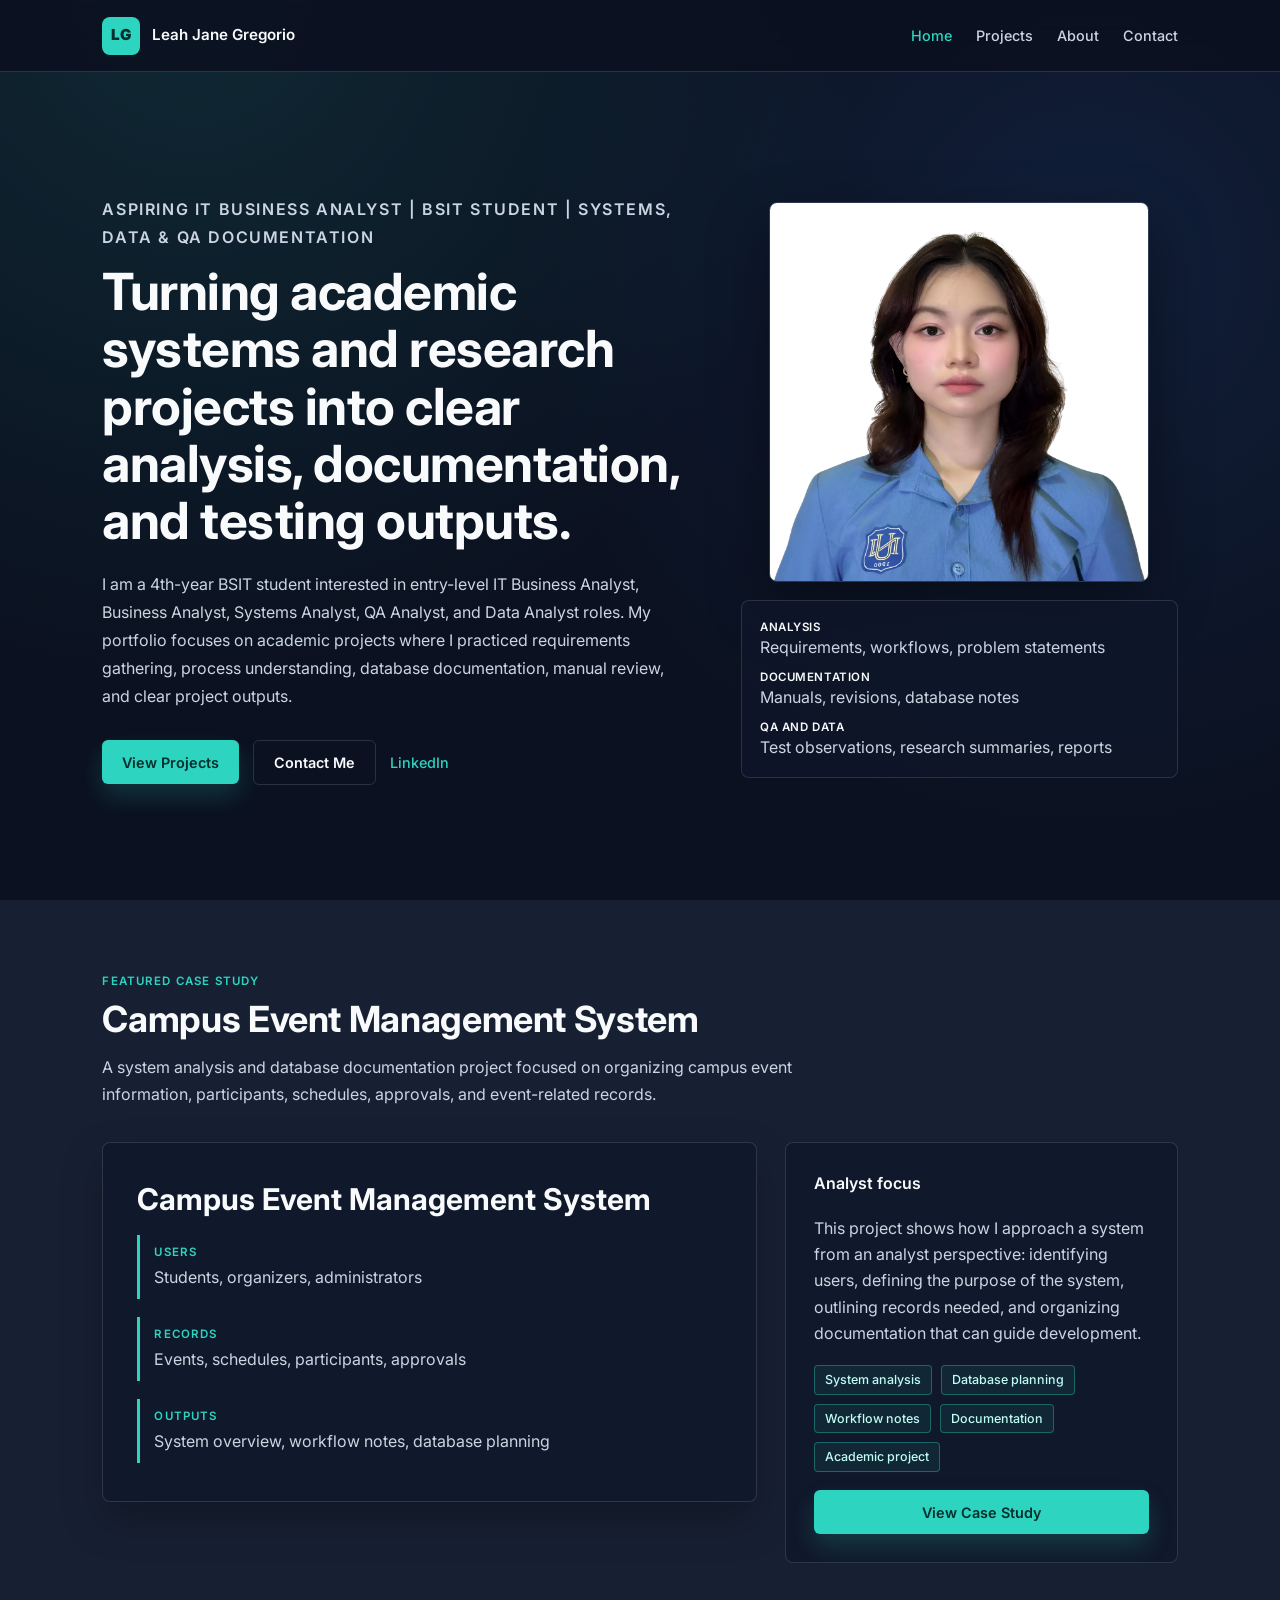
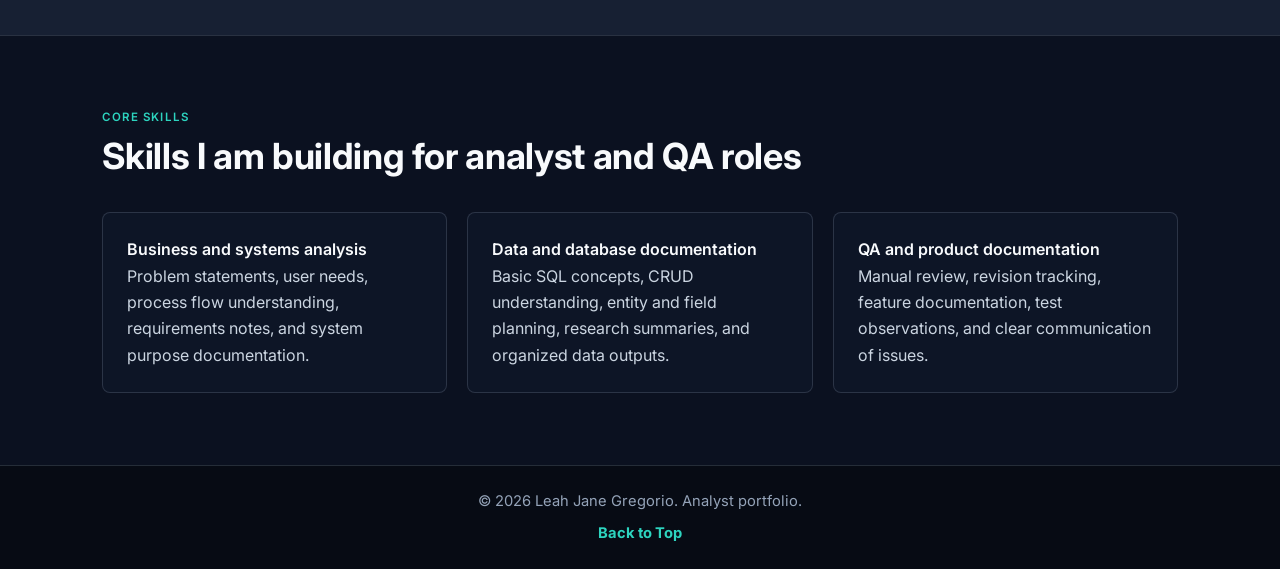
==== index.html @ 7ce094e6 "Refocus portfolio for analyst roles" ====
<!DOCTYPE html>
<html lang="en">
<head>
  <meta charset="UTF-8" />
  <meta name="viewport" content="width=device-width, initial-scale=1.0" />
  <meta name="description" content="Portfolio of Leah Jane Gregorio, an aspiring IT Business Analyst focused on systems, data, QA documentation, and academic project analysis." />
  <link rel="icon" href="photos/favicon.ico" type="image/x-icon" />
  <title>Leah Jane Gregorio | Analyst Portfolio</title>
  <link rel="stylesheet" href="css/global.css" />
  <link rel="stylesheet" href="css/index.css" />
</head>
<body id="top">
  <header class="navbar">
    <a class="logo" href="index.html" aria-label="Leah Jane Gregorio home">
      <span class="logo-mark">LG</span>
      <span>Leah Jane Gregorio</span>
    </a>
    <nav>
      <button class="menu-toggle" id="menu-toggle" aria-label="Toggle navigation" aria-expanded="false">Menu</button>
      <ul class="nav-links" id="nav-links">
        <li><a href="index.html" class="active">Home</a></li>
        <li><a href="projects.html">Projects</a></li>
        <li><a href="about.html">About</a></li>
        <li><a href="contacts.html">Contact</a></li>
      </ul>
    </nav>
  </header>

  <main>
    <section class="hero">
      <div class="hero-text">
        <p class="eyebrow">Aspiring IT Business Analyst | BSIT Student | Systems, Data & QA Documentation</p>
        <h1>Turning academic systems and research projects into clear analysis, documentation, and testing outputs.</h1>
        <p>
          I am a 4th-year BSIT student interested in entry-level IT Business Analyst, Business Analyst,
          Systems Analyst, QA Analyst, and Data Analyst roles. My portfolio focuses on academic projects where I practiced
          requirements gathering, process understanding, database documentation, manual review, and clear project outputs.
        </p>
        <div class="hero-actions" aria-label="Primary actions">
          <a href="projects.html" class="btn primary">View Projects</a>
          <a href="contacts.html" class="btn secondary">Contact Me</a>
          <a href="https://www.linkedin.com/in/leigh-largueza-8aa41819b" class="text-link" target="_blank" rel="noopener">LinkedIn</a>
        </div>
      </div>
      <div class="hero-card" aria-label="Portfolio highlights">
        <img src="photos/gregorio-id.png" alt="Portrait of Leah Jane Gregorio" />
        <div class="hero-stats">
          <span><strong>Analysis</strong> Requirements, workflows, problem statements</span>
          <span><strong>Documentation</strong> Manuals, revisions, database notes</span>
          <span><strong>QA and data</strong> Test observations, research summaries, reports</span>
        </div>
      </div>
    </section>

    <section class="featured-project">
      <div class="section-heading">
        <p class="eyebrow">Featured case study</p>
        <h2>Campus Event Management System</h2>
        <p>
          A system analysis and database documentation project focused on organizing campus event information,
          participants, schedules, approvals, and event-related records.
        </p>
      </div>
      <div class="featured-grid">
        <div class="featured-media">
          <div class="documentation-preview" aria-label="Campus Event Management System documentation preview">
            <h3>Campus Event Management System</h3>
            <div>
              <span>Users</span>
              <p>Students, organizers, administrators</p>
            </div>
            <div>
              <span>Records</span>
              <p>Events, schedules, participants, approvals</p>
            </div>
            <div>
              <span>Outputs</span>
              <p>System overview, workflow notes, database planning</p>
            </div>
          </div>
        </div>
        <div class="feature-panel">
          <h3>Analyst focus</h3>
          <p>
            This project shows how I approach a system from an analyst perspective: identifying users,
            defining the purpose of the system, outlining records needed, and organizing documentation that can guide development.
          </p>
          <div class="feature-list">
            <span>System analysis</span>
            <span>Database planning</span>
            <span>Workflow notes</span>
            <span>Documentation</span>
            <span>Academic project</span>
          </div>
          <a href="projects.html#campus-event" class="btn primary">View Case Study</a>
        </div>
      </div>
    </section>

    <section class="skills-snapshot">
      <div class="section-heading">
        <p class="eyebrow">Core skills</p>
        <h2>Skills I am building for analyst and QA roles</h2>
      </div>
      <div class="skill-grid">
        <article>
          <h3>Business and systems analysis</h3>
          <p>Problem statements, user needs, process flow understanding, requirements notes, and system purpose documentation.</p>
        </article>
        <article>
          <h3>Data and database documentation</h3>
          <p>Basic SQL concepts, CRUD understanding, entity and field planning, research summaries, and organized data outputs.</p>
        </article>
        <article>
          <h3>QA and product documentation</h3>
          <p>Manual review, revision tracking, feature documentation, test observations, and clear communication of issues.</p>
        </article>
      </div>
    </section>
  </main>

  <footer class="footer">
    <p>&copy; 2026 Leah Jane Gregorio. Analyst portfolio.</p>
    <p><a href="#top" class="back-to-top">Back to Top</a></p>
  </footer>

  <script src="js/script.js"></script>
</body>
</html>
---- css/global.css ----
@import url('https://fonts.googleapis.com/css2?family=Inter:wght@400;500;600;700&display=swap');

* {
  margin: 0;
  padding: 0;
  box-sizing: border-box;
}

:root {
  --bg: #0b1120;
  --panel: #111827;
  --panel-soft: #172033;
  --text: #f8fafc;
  --muted: #cbd5e1;
  --subtle: #94a3b8;
  --line: rgba(148, 163, 184, 0.22);
  --accent: #2dd4bf;
  --accent-strong: #0f766e;
  --blue: #3b82f6;
  --white: #ffffff;
  --ink: #0f172a;
}

html {
  scroll-behavior: smooth;
}

body {
  min-height: 100vh;
  overflow-x: hidden;
  background:
    radial-gradient(circle at 15% 0%, rgba(45, 212, 191, 0.12), transparent 28%),
    radial-gradient(circle at 85% 12%, rgba(59, 130, 246, 0.12), transparent 26%),
    var(--bg);
  color: var(--text);
  font-family: 'Inter', "Segoe UI", Arial, sans-serif;
  font-size: 16px;
  line-height: 1.6;
}

img {
  max-width: 100%;
  display: block;
}

a {
  color: inherit;
}

.navbar {
  position: sticky;
  top: 0;
  z-index: 1000;
  display: flex;
  align-items: center;
  justify-content: space-between;
  gap: 24px;
  min-height: 72px;
  padding: 14px 8%;
  border-bottom: 1px solid var(--line);
  background: rgba(11, 17, 32, 0.92);
  backdrop-filter: blur(16px);
}

.logo {
  display: inline-flex;
  align-items: center;
  gap: 12px;
  color: var(--text);
  text-decoration: none;
  font-weight: 600;
  letter-spacing: 0;
  font-size: 0.95rem;
}

.logo-mark {
  display: inline-grid;
  place-items: center;
  width: 38px;
  height: 38px;
  border-radius: 8px;
  background: var(--accent);
  color: #042f2e;
  font-weight: 900;
}

.nav-links {
  display: flex;
  align-items: center;
  gap: 24px;
  list-style: none;
}

.nav-links a {
  color: var(--muted);
  text-decoration: none;
  font-size: 0.9rem;
  font-weight: 500;
}

.nav-links a:hover,
.nav-links a.active {
  color: var(--accent);
}

.menu-toggle {
  display: none;
  border: 1px solid var(--line);
  border-radius: 8px;
  background: transparent;
  color: var(--text);
  width: 58px;
  height: 42px;
  font-size: 1.35rem;
  cursor: pointer;
}

.eyebrow {
  color: var(--accent);
  font-size: 0.72rem;
  font-weight: 600;
  letter-spacing: 0.1em;
  text-transform: uppercase;
}

.btn {
  display: inline-flex;
  align-items: center;
  justify-content: center;
  min-height: 44px;
  border-radius: 6px;
  padding: 10px 20px;
  font-size: 0.9rem;
  font-weight: 600;
  text-decoration: none;
  transition: transform 0.2s ease, box-shadow 0.2s ease, border-color 0.2s ease;
}

.btn:hover {
  transform: translateY(-1px);
}

.btn.primary {
  background: var(--accent);
  color: #042f2e;
  box-shadow: 0 12px 24px rgba(45, 212, 191, 0.18);
}

.btn.secondary {
  border: 1px solid var(--line);
  color: var(--text);
}

.text-link {
  color: var(--accent);
  font-weight: 500;
  font-size: 0.9rem;
  text-decoration: none;
}

.text-link:hover {
  text-decoration: underline;
}

.footer {
  padding: 24px 8%;
  border-top: 1px solid var(--line);
  background: #070b14;
  color: var(--subtle);
  text-align: center;
  font-size: 0.92rem;
}

.footer a {
  display: inline-block;
  margin-top: 8px;
  color: var(--accent);
  text-decoration: none;
  font-weight: 700;
}

#backToTopBtn {
  display: none;
  position: fixed;
  right: 22px;
  bottom: 22px;
  z-index: 99;
  width: 44px;
  height: 44px;
  border: 0;
  border-radius: 50%;
  background: var(--accent);
  color: #042f2e;
  font-weight: 900;
  cursor: pointer;
  box-shadow: 0 12px 30px rgba(0, 0, 0, 0.28);
}

@media (max-width: 768px) {
  .navbar {
    padding: 12px 5%;
  }

  .menu-toggle {
    display: inline-grid;
    place-items: center;
  }

  .nav-links {
    position: absolute;
    top: 72px;
    left: 0;
    right: 0;
    display: none;
    flex-direction: column;
    align-items: stretch;
    gap: 0;
    border-bottom: 1px solid var(--line);
    background: rgba(11, 17, 32, 0.98);
  }

  .nav-links.active {
    display: flex;
  }

  .nav-links li {
    border-top: 1px solid var(--line);
  }

  .nav-links a {
    display: block;
    padding: 16px 5%;
    text-align: center;
  }
}

@media (prefers-reduced-motion: reduce) {
  *,
  *::before,
  *::after {
    scroll-behavior: auto !important;
    animation-duration: 0.01ms !important;
    animation-iteration-count: 1 !important;
    transition-duration: 0.01ms !important;
  }
}
---- css/index.css ----
.hero {
  display: grid;
  grid-template-columns: minmax(0, 1.15fr) minmax(280px, 0.85fr);
  align-items: center;
  gap: 48px;
  min-height: calc(100vh - 72px);
  padding: 72px 8% 64px;
}

.hero-text {
  max-width: 720px;
}

.hero-text h1 {
  max-width: 760px;
  margin: 12px 0 20px;
  color: #f8fafc;
  font-size: clamp(2rem, 4vw, 3.25rem);
  line-height: 1.12;
  letter-spacing: -0.01em;
  font-weight: 700;
}

.hero-text p {
  max-width: 600px;
  color: #cbd5e1;
  font-size: 1rem;
  line-height: 1.75;
}

.hero-actions {
  display: flex;
  flex-wrap: wrap;
  align-items: center;
  gap: 14px;
  margin-top: 30px;
}

.hero-card {
  display: grid;
  gap: 18px;
}

.hero-card img {
  width: min(100%, 380px);
  justify-self: center;
  border: 1px solid rgba(148, 163, 184, 0.24);
  border-radius: 8px;
  box-shadow: 0 24px 60px rgba(0, 0, 0, 0.42);
}

.hero-stats {
  display: grid;
  gap: 10px;
  padding: 18px;
  border: 1px solid rgba(148, 163, 184, 0.2);
  border-radius: 8px;
  background: rgba(15, 23, 42, 0.78);
}

.hero-stats span {
  color: #cbd5e1;
  line-height: 1.45;
}

.hero-stats strong {
  display: block;
  color: #f8fafc;
  font-size: 0.72rem;
  font-weight: 600;
  text-transform: uppercase;
  letter-spacing: 0.05em;
}

.featured-project,
.skills-snapshot {
  padding: 72px 8%;
}

.featured-project {
  background: var(--panel-soft);
  color: var(--text);
}

.section-heading {
  max-width: 780px;
  margin-bottom: 34px;
}

.section-heading h2 {
  margin: 8px 0 12px;
  font-size: clamp(1.5rem, 3vw, 2.25rem);
  line-height: 1.2;
  letter-spacing: -0.01em;
  font-weight: 700;
}

.section-heading p:not(.eyebrow) {
  color: var(--muted);
  line-height: 1.7;
}

.featured-grid {
  display: grid;
  grid-template-columns: minmax(0, 1.25fr) minmax(280px, 0.75fr);
  gap: 28px;
  align-items: stretch;
}

.featured-media img {
  width: 100%;
  height: 100%;
  min-height: 360px;
  object-fit: cover;
  border-radius: 8px;
  border: 1px solid var(--line);
  box-shadow: 0 18px 40px rgba(0, 0, 0, 0.32);
}

.documentation-preview {
  display: grid;
  align-content: center;
  gap: 18px;
  min-height: 360px;
  padding: 34px;
  border: 1px solid var(--line);
  border-radius: 8px;
  background: rgba(15, 23, 42, 0.76);
  box-shadow: 0 18px 40px rgba(0, 0, 0, 0.28);
}

.documentation-preview h3 {
  color: var(--text);
  font-size: clamp(1.25rem, 2.5vw, 1.875rem);
  line-height: 1.2;
  font-weight: 700;
}

.documentation-preview div {
  border-left: 3px solid var(--accent);
  padding: 8px 0 8px 14px;
}

.documentation-preview span {
  display: block;
  color: var(--accent);
  font-size: 0.72rem;
  font-weight: 600;
  letter-spacing: 0.1em;
  text-transform: uppercase;
}

.documentation-preview p {
  margin-top: 4px;
  color: var(--muted);
  line-height: 1.6;
}

.feature-panel,
.skill-grid article {
  border: 1px solid var(--line);
  border-radius: 8px;
  background: rgba(15, 23, 42, 0.76);
}

.feature-panel {
  display: flex;
  flex-direction: column;
  gap: 18px;
  padding: 28px;
}

.feature-panel h3,
.skill-grid h3 {
  color: var(--text);
  font-size: 1rem;
  font-weight: 600;
}

.feature-panel p,
.skill-grid p {
  color: var(--muted);
  line-height: 1.65;
}

.feature-list {
  display: flex;
  flex-wrap: wrap;
  gap: 9px;
}

.feature-list span {
  border: 1px solid rgba(45, 212, 191, 0.36);
  border-radius: 4px;
  padding: 4px 10px;
  background: rgba(45, 212, 191, 0.08);
  color: #bffcf3;
  font-size: 0.78rem;
  font-weight: 500;
}

.skills-snapshot {
  background: var(--bg);
  border-top: 1px solid var(--line);
}

.skill-grid {
  display: grid;
  grid-template-columns: repeat(3, minmax(0, 1fr));
  gap: 20px;
}

.skill-grid article {
  padding: 24px;
}

@media (max-width: 900px) {
  .hero,
  .featured-grid,
  .skill-grid {
    grid-template-columns: 1fr;
  }

  .hero {
    min-height: auto;
    padding-top: 64px;
  }

  .featured-media img {
    min-height: 260px;
  }
}

@media (max-width: 560px) {
  .hero,
  .featured-project,
  .skills-snapshot {
    padding-left: 6%;
    padding-right: 6%;
  }

  .hero-actions .btn,
  .feature-panel .btn {
    width: 100%;
  }
}
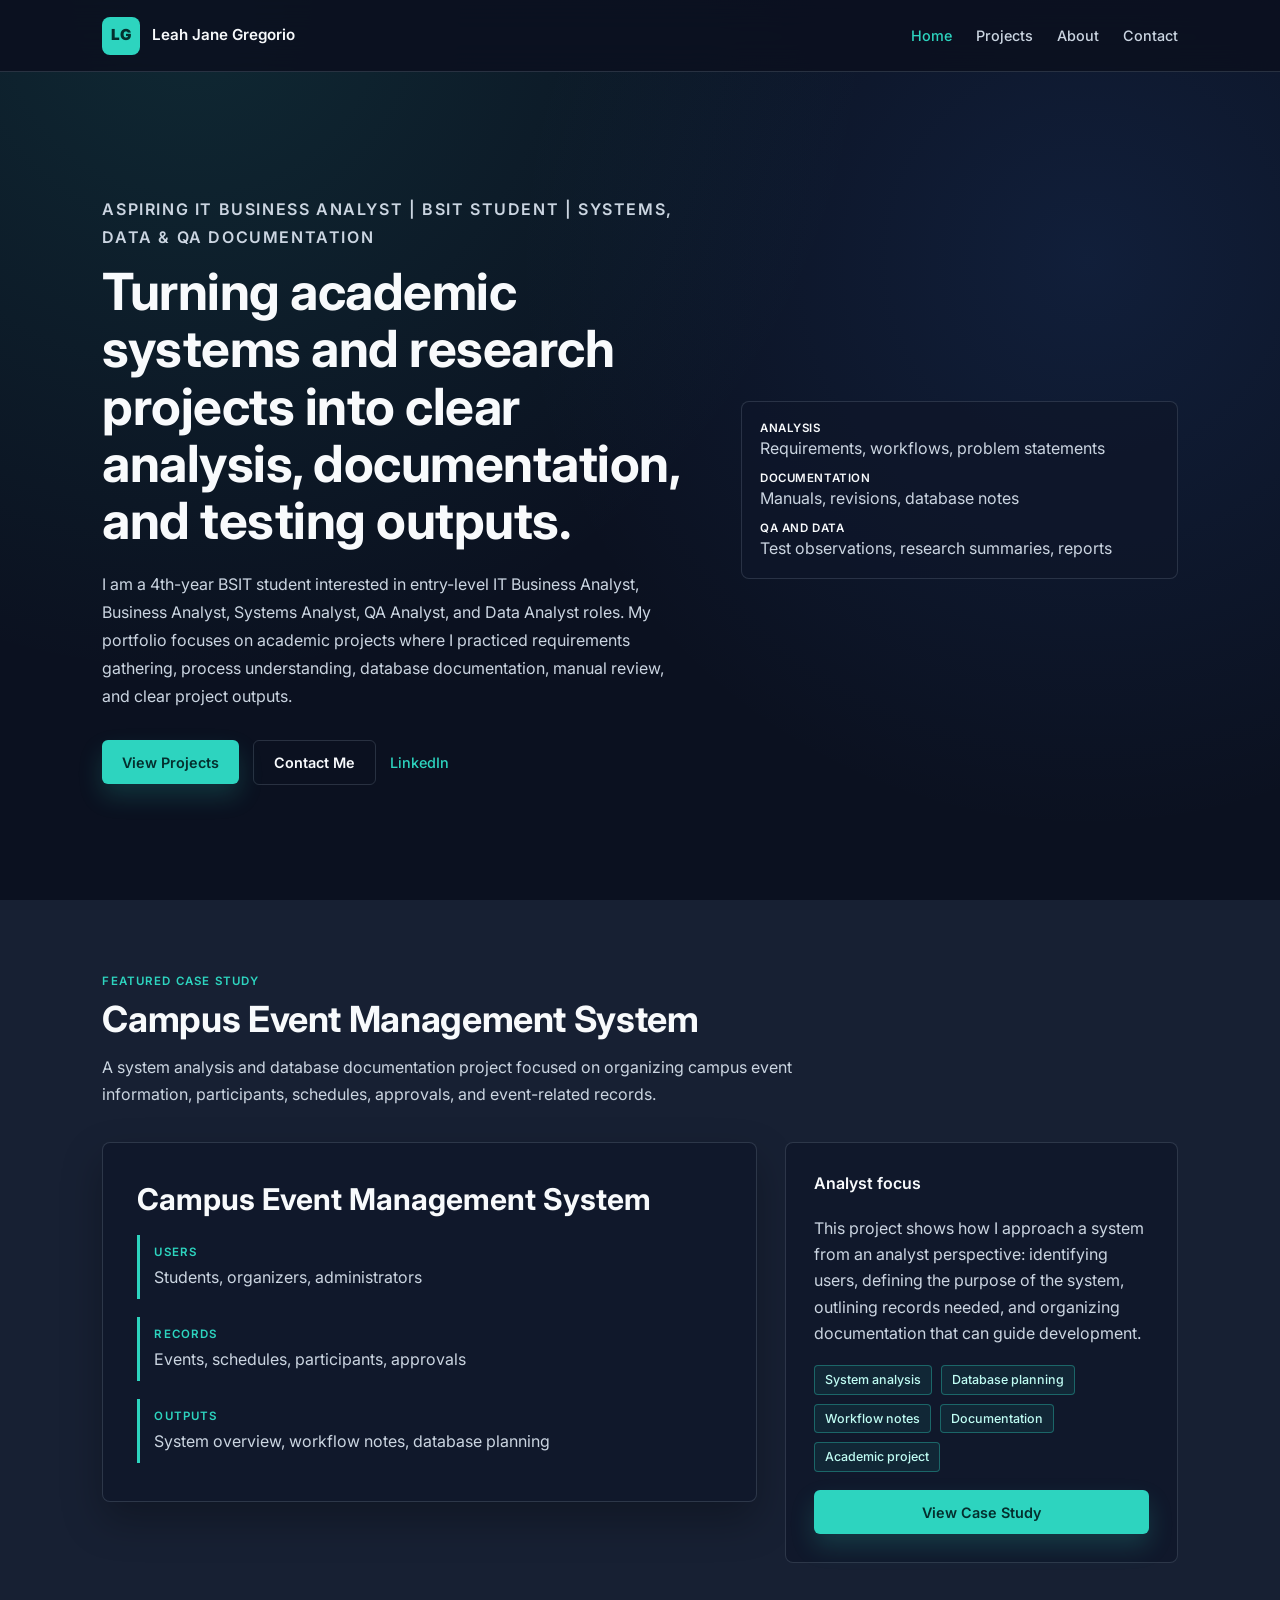
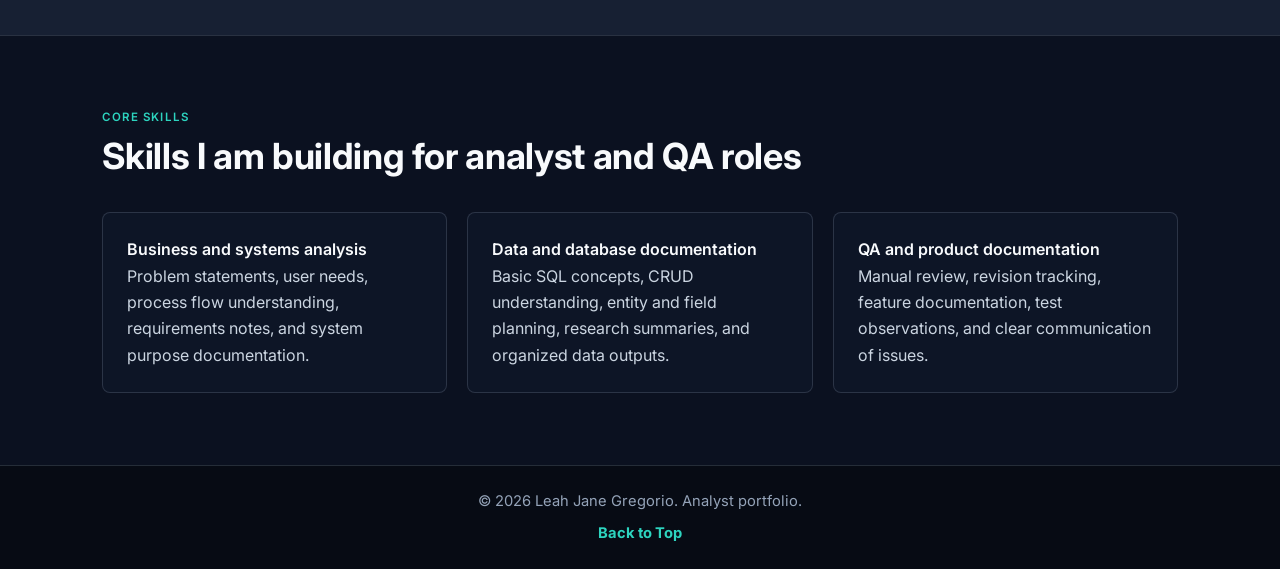
==== commit 3228fc48: "Remove portfolio avatar for formal presentation" ====
--- a/index.html
+++ b/index.html
@@ -43,7 +43,6 @@
         </div>
       </div>
       <div class="hero-card" aria-label="Portfolio highlights">
-        <img src="photos/gregorio-id.png" alt="Portrait of Leah Jane Gregorio" />
         <div class="hero-stats">
           <span><strong>Analysis</strong> Requirements, workflows, problem statements</span>
           <span><strong>Documentation</strong> Manuals, revisions, database notes</span>
--- a/css/global.css
+++ b/css/global.css
@@ -59,6 +59,7 @@
   padding: 14px 8%;
   border-bottom: 1px solid var(--line);
   background: rgba(11, 17, 32, 0.92);
+  -webkit-backdrop-filter: blur(16px);
   backdrop-filter: blur(16px);
 }
 
--- a/css/index.css
+++ b/css/index.css
@@ -41,14 +41,6 @@
   gap: 18px;
 }
 
-.hero-card img {
-  width: min(100%, 380px);
-  justify-self: center;
-  border: 1px solid rgba(148, 163, 184, 0.24);
-  border-radius: 8px;
-  box-shadow: 0 24px 60px rgba(0, 0, 0, 0.42);
-}
-
 .hero-stats {
   display: grid;
   gap: 10px;
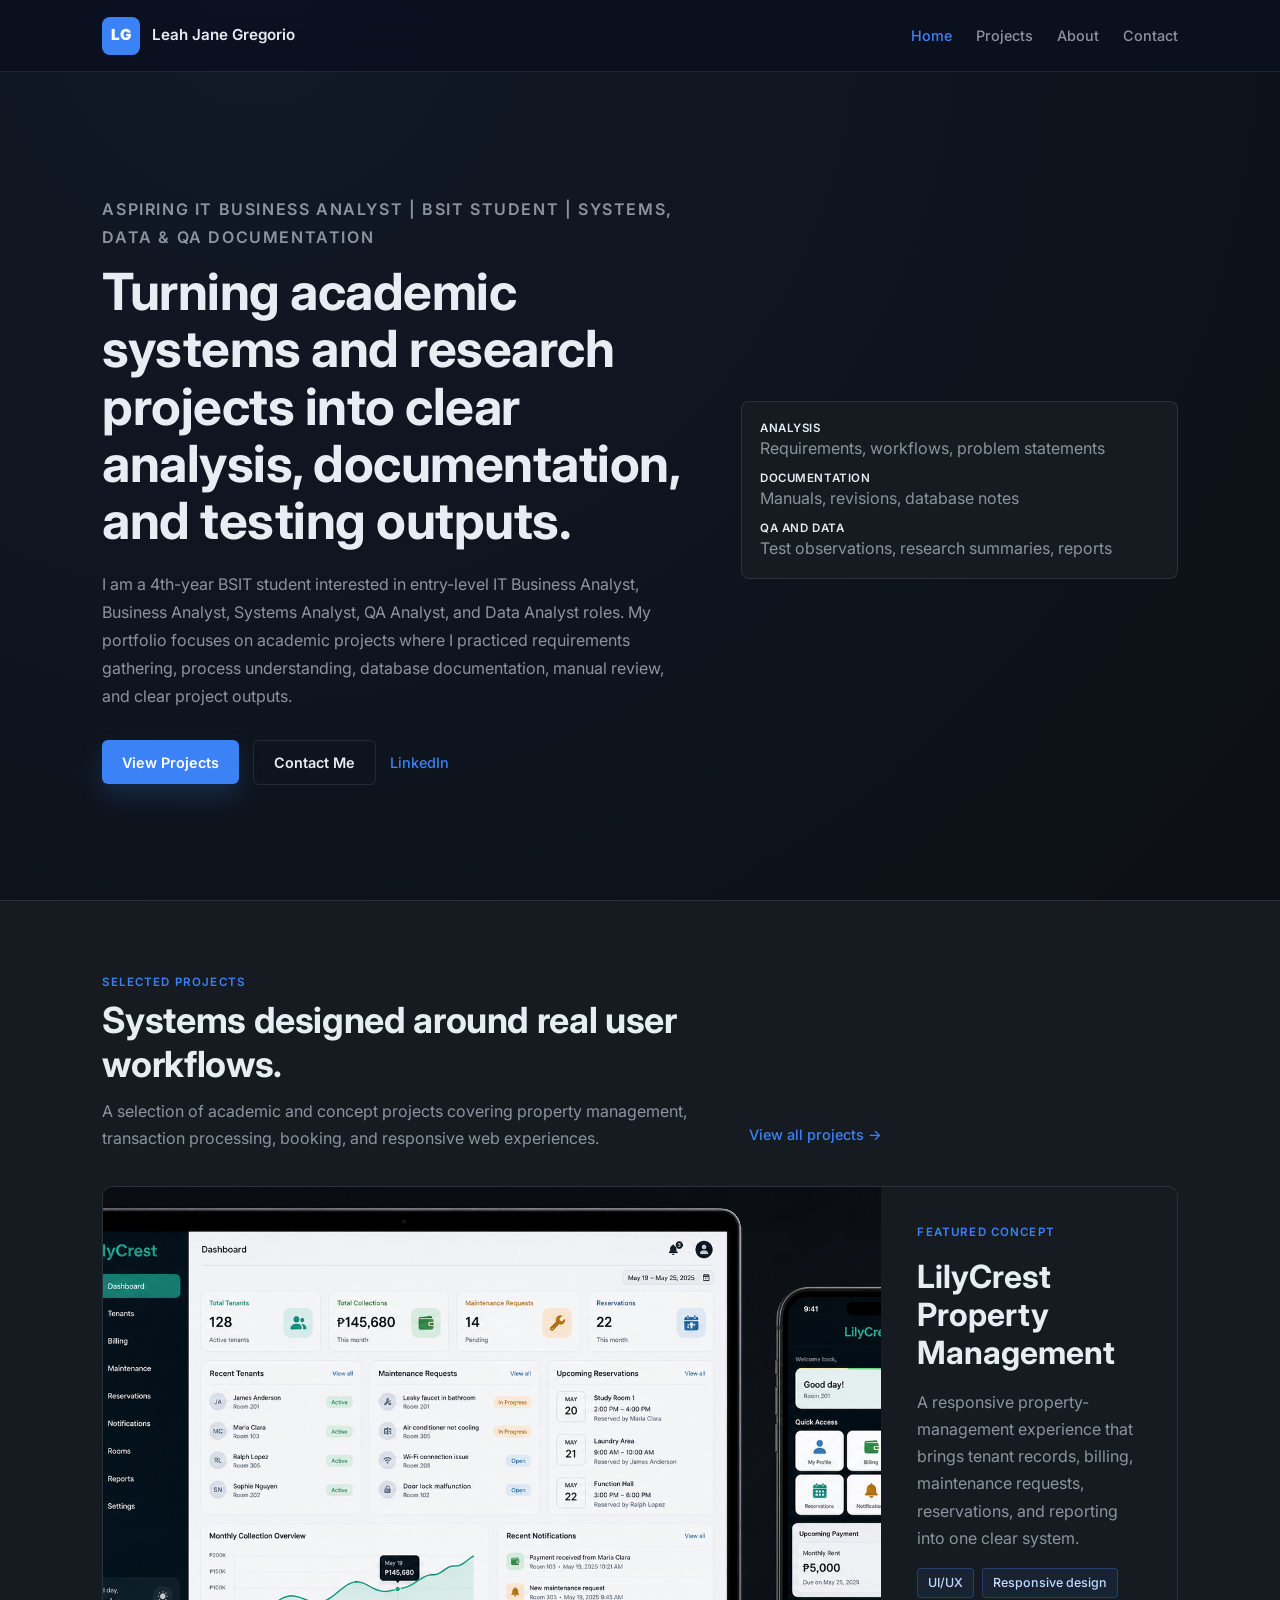
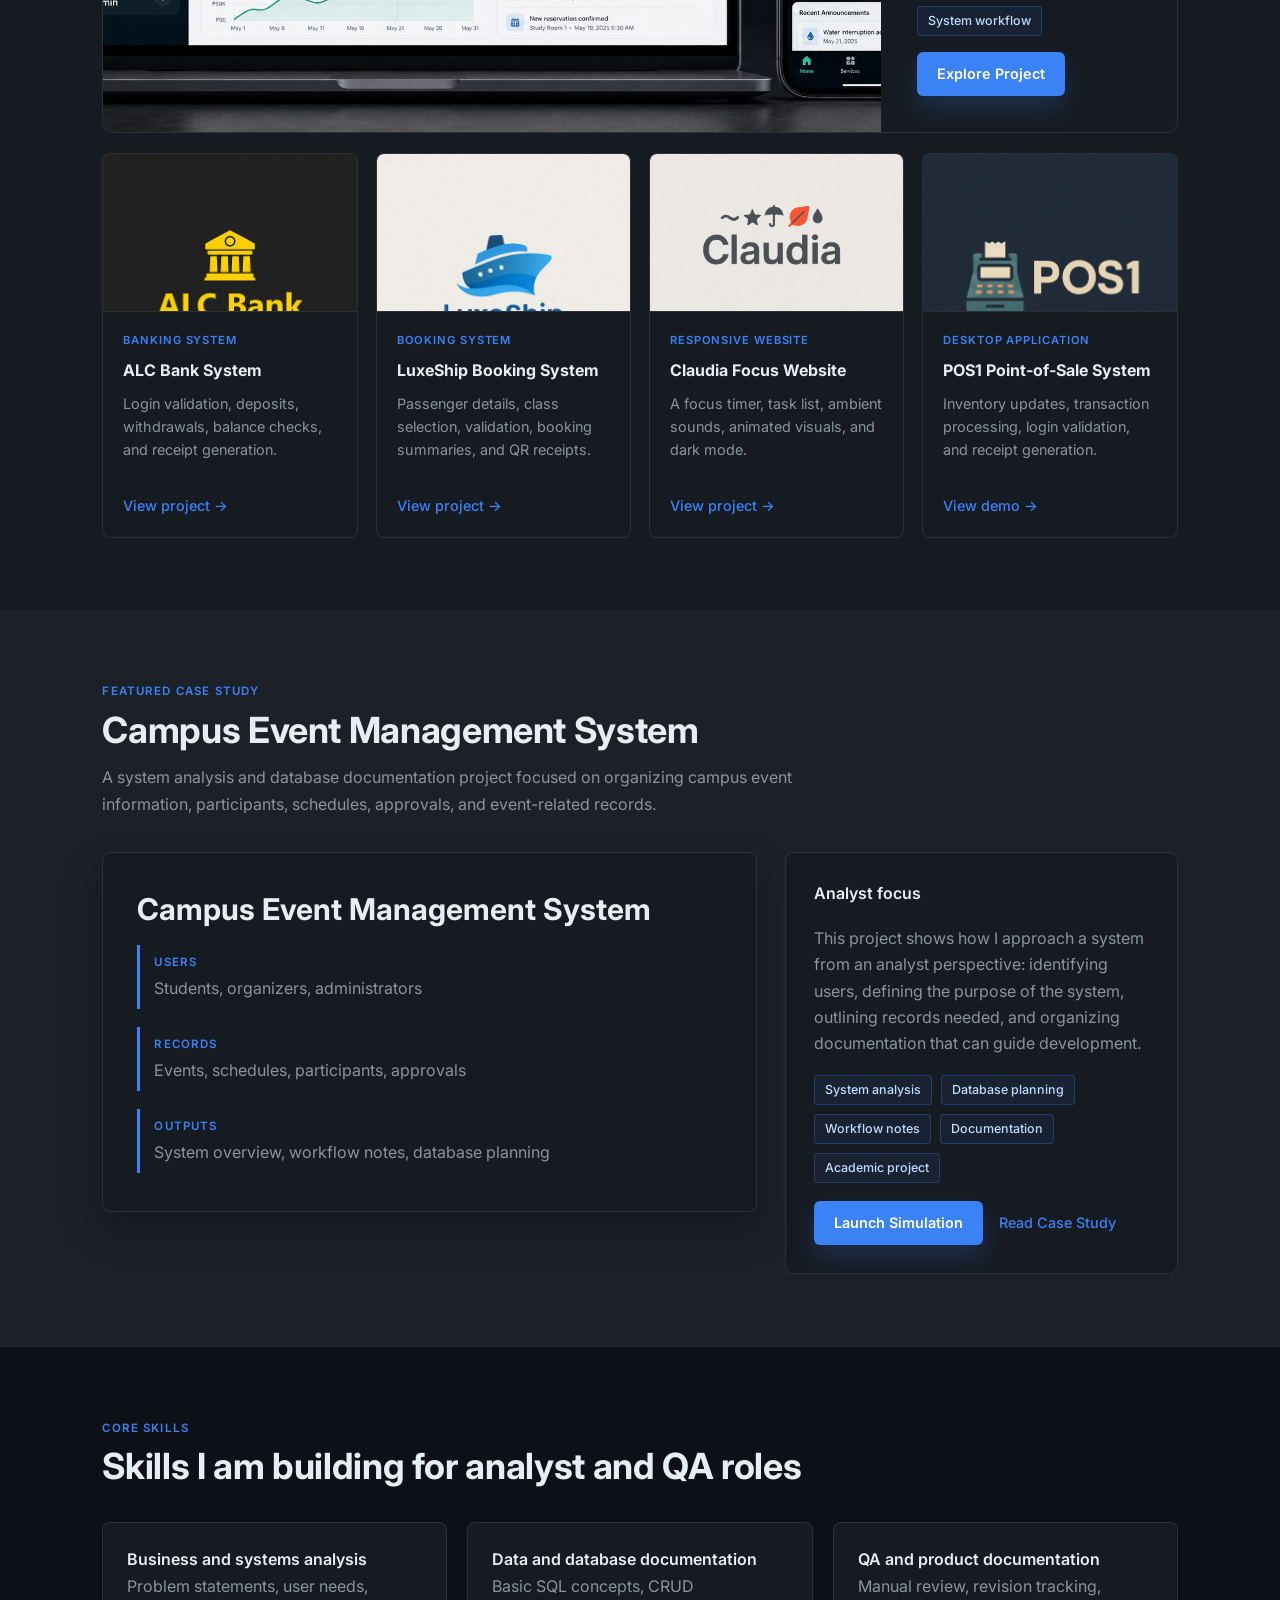
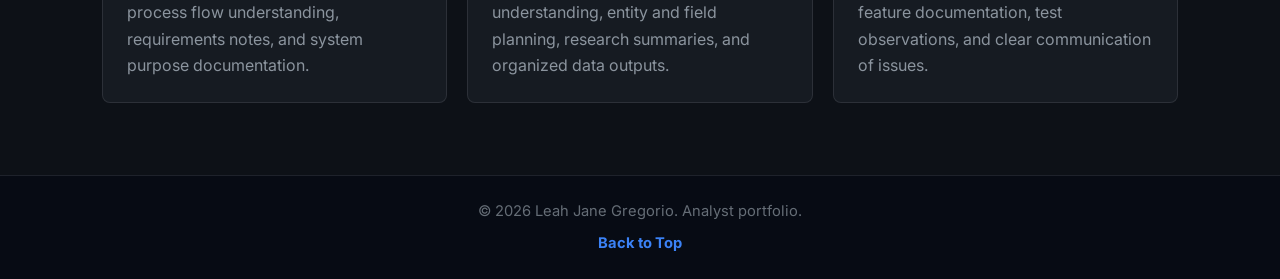
==== commit 483eb3cc: "Add interactive campus event portfolio demo" ====
--- a/index.html
+++ b/index.html
@@ -51,6 +51,82 @@
       </div>
     </section>
 
+    <section class="selected-projects" aria-labelledby="selected-projects-title">
+      <div class="section-heading projects-heading">
+        <div>
+          <p class="eyebrow">Selected projects</p>
+          <h2 id="selected-projects-title">Systems designed around real user workflows.</h2>
+          <p>
+            A selection of academic and concept projects covering property management,
+            transaction processing, booking, and responsive web experiences.
+          </p>
+        </div>
+        <a href="projects.html" class="text-link">View all projects <span aria-hidden="true">&rarr;</span></a>
+      </div>
+
+      <article class="project-lead">
+        <div class="project-lead-media">
+          <img src="photos/lilycrest-feature.png" alt="LilyCrest property management dashboard shown on desktop and mobile devices" />
+        </div>
+        <div class="project-lead-content">
+          <p class="eyebrow">Featured concept</p>
+          <h3>LilyCrest Property Management</h3>
+          <p>
+            A responsive property-management experience that brings tenant records,
+            billing, maintenance requests, reservations, and reporting into one clear system.
+          </p>
+          <div class="project-tags" aria-label="LilyCrest project skills">
+            <span>UI/UX</span>
+            <span>Responsive design</span>
+            <span>System workflow</span>
+          </div>
+          <a href="projects.html#lilycrest" class="btn primary">Explore Project</a>
+        </div>
+      </article>
+
+      <div class="home-project-grid">
+        <article class="home-project-card">
+          <img src="photos/ALC.png" alt="ALC Bank System interface" />
+          <div>
+            <p class="project-type">Banking system</p>
+            <h3>ALC Bank System</h3>
+            <p>Login validation, deposits, withdrawals, balance checks, and receipt generation.</p>
+            <a href="project1.html" class="text-link">View project <span aria-hidden="true">&rarr;</span></a>
+          </div>
+        </article>
+
+        <article class="home-project-card">
+          <img src="photos/Luxeship.png" alt="LuxeShip booking system interface" />
+          <div>
+            <p class="project-type">Booking system</p>
+            <h3>LuxeShip Booking System</h3>
+            <p>Passenger details, class selection, validation, booking summaries, and QR receipts.</p>
+            <a href="project2.html" class="text-link">View project <span aria-hidden="true">&rarr;</span></a>
+          </div>
+        </article>
+
+        <article class="home-project-card">
+          <img src="photos/Claudia.png" alt="Claudia focus website interface" />
+          <div>
+            <p class="project-type">Responsive website</p>
+            <h3>Claudia Focus Website</h3>
+            <p>A focus timer, task list, ambient sounds, animated visuals, and dark mode.</p>
+            <a href="project3.html" class="text-link">View project <span aria-hidden="true">&rarr;</span></a>
+          </div>
+        </article>
+
+        <article class="home-project-card">
+          <img src="photos/POS1.png" alt="POS1 point-of-sale system interface" />
+          <div>
+            <p class="project-type">Desktop application</p>
+            <h3>POS1 Point-of-Sale System</h3>
+            <p>Inventory updates, transaction processing, login validation, and receipt generation.</p>
+            <a href="https://drive.google.com/file/d/1kh17DnFqhTPBQmz62DB8F_he24W0FMNP/view?usp=sharing" class="text-link" target="_blank" rel="noopener">View demo <span aria-hidden="true">&rarr;</span></a>
+          </div>
+        </article>
+      </div>
+    </section>
+
     <section class="featured-project">
       <div class="section-heading">
         <p class="eyebrow">Featured case study</p>
@@ -91,7 +167,10 @@
             <span>Documentation</span>
             <span>Academic project</span>
           </div>
-          <a href="projects.html#campus-event" class="btn primary">View Case Study</a>
+          <div class="feature-actions">
+            <a href="campus-event-demo.html" class="btn primary">Launch Simulation</a>
+            <a href="projects.html#campus-event" class="text-link">Read Case Study</a>
+          </div>
         </div>
       </div>
     </section>
--- a/css/global.css
+++ b/css/global.css
@@ -7,18 +7,18 @@
 }
 
 :root {
-  --bg: #0b1120;
-  --panel: #111827;
-  --panel-soft: #172033;
-  --text: #f8fafc;
-  --muted: #cbd5e1;
-  --subtle: #94a3b8;
-  --line: rgba(148, 163, 184, 0.22);
-  --accent: #2dd4bf;
-  --accent-strong: #0f766e;
+  --bg: #0d1117;
+  --panel: #161b22;
+  --panel-soft: #1c2128;
+  --text: #e6edf3;
+  --muted: #8b949e;
+  --subtle: #656d76;
+  --line: rgba(230, 237, 243, 0.1);
+  --accent: #3b82f6;
+  --accent-strong: #2563eb;
   --blue: #3b82f6;
   --white: #ffffff;
-  --ink: #0f172a;
+  --ink: #0d1117;
 }
 
 html {
@@ -29,8 +29,7 @@
   min-height: 100vh;
   overflow-x: hidden;
   background:
-    radial-gradient(circle at 15% 0%, rgba(45, 212, 191, 0.12), transparent 28%),
-    radial-gradient(circle at 85% 12%, rgba(59, 130, 246, 0.12), transparent 26%),
+    radial-gradient(circle at 20% 0%, rgba(59, 130, 246, 0.07), transparent 35%),
     var(--bg);
   color: var(--text);
   font-family: 'Inter', "Segoe UI", Arial, sans-serif;
@@ -81,7 +80,7 @@
   height: 38px;
   border-radius: 8px;
   background: var(--accent);
-  color: #042f2e;
+  color: #ffffff;
   font-weight: 900;
 }
 
@@ -143,8 +142,8 @@
 
 .btn.primary {
   background: var(--accent);
-  color: #042f2e;
-  box-shadow: 0 12px 24px rgba(45, 212, 191, 0.18);
+  color: #ffffff;
+  box-shadow: 0 12px 24px rgba(59, 130, 246, 0.2);
 }
 
 .btn.secondary {
@@ -191,7 +190,7 @@
   border: 0;
   border-radius: 50%;
   background: var(--accent);
-  color: #042f2e;
+  color: #ffffff;
   font-weight: 900;
   cursor: pointer;
   box-shadow: 0 12px 30px rgba(0, 0, 0, 0.28);
--- a/css/index.css
+++ b/css/index.css
@@ -14,7 +14,7 @@
 .hero-text h1 {
   max-width: 760px;
   margin: 12px 0 20px;
-  color: #f8fafc;
+  color: var(--text);
   font-size: clamp(2rem, 4vw, 3.25rem);
   line-height: 1.12;
   letter-spacing: -0.01em;
@@ -23,7 +23,7 @@
 
 .hero-text p {
   max-width: 600px;
-  color: #cbd5e1;
+  color: var(--muted);
   font-size: 1rem;
   line-height: 1.75;
 }
@@ -45,28 +45,160 @@
   display: grid;
   gap: 10px;
   padding: 18px;
-  border: 1px solid rgba(148, 163, 184, 0.2);
+  border: 1px solid var(--line);
   border-radius: 8px;
-  background: rgba(15, 23, 42, 0.78);
+  background: var(--panel);
 }
 
 .hero-stats span {
-  color: #cbd5e1;
+  color: var(--muted);
   line-height: 1.45;
 }
 
 .hero-stats strong {
   display: block;
-  color: #f8fafc;
+  color: var(--text);
   font-size: 0.72rem;
   font-weight: 600;
   text-transform: uppercase;
   letter-spacing: 0.05em;
 }
 
+.selected-projects,
 .featured-project,
 .skills-snapshot {
   padding: 72px 8%;
+}
+
+.selected-projects {
+  border-top: 1px solid var(--line);
+  background: var(--panel);
+}
+
+.projects-heading {
+  display: flex;
+  align-items: flex-end;
+  justify-content: space-between;
+  gap: 32px;
+  max-width: none;
+}
+
+.projects-heading > div {
+  max-width: 760px;
+}
+
+.projects-heading > .text-link {
+  flex: 0 0 auto;
+  margin-bottom: 6px;
+}
+
+.project-lead {
+  display: grid;
+  grid-template-columns: minmax(0, 1.45fr) minmax(280px, 0.55fr);
+  overflow: hidden;
+  border: 1px solid var(--line);
+  border-radius: 10px;
+  background: var(--panel);
+}
+
+.project-lead-media {
+  min-height: 430px;
+  background: var(--bg);
+}
+
+.project-lead-media img {
+  width: 100%;
+  height: 100%;
+  object-fit: cover;
+}
+
+.project-lead-content {
+  display: flex;
+  flex-direction: column;
+  align-items: flex-start;
+  justify-content: center;
+  gap: 16px;
+  padding: 36px;
+}
+
+.project-lead-content h3 {
+  font-size: clamp(1.35rem, 2.6vw, 2rem);
+  line-height: 1.2;
+}
+
+.project-lead-content > p:not(.eyebrow) {
+  color: var(--muted);
+  line-height: 1.7;
+}
+
+.project-tags {
+  display: flex;
+  flex-wrap: wrap;
+  gap: 8px;
+}
+
+.project-tags span {
+  border: 1px solid rgba(59, 130, 246, 0.3);
+  border-radius: 4px;
+  padding: 4px 10px;
+  background: rgba(59, 130, 246, 0.08);
+  color: #bfdbfe;
+  font-size: 0.78rem;
+  font-weight: 500;
+}
+
+.home-project-grid {
+  display: grid;
+  grid-template-columns: repeat(4, minmax(0, 1fr));
+  gap: 18px;
+  margin-top: 20px;
+}
+
+.home-project-card {
+  overflow: hidden;
+  border: 1px solid var(--line);
+  border-radius: 8px;
+  background: var(--panel);
+}
+
+.home-project-card img {
+  width: 100%;
+  aspect-ratio: 16 / 10;
+  object-fit: cover;
+  object-position: top center;
+  border-bottom: 1px solid var(--line);
+}
+
+.home-project-card > div {
+  display: flex;
+  min-height: 225px;
+  flex-direction: column;
+  align-items: flex-start;
+  gap: 10px;
+  padding: 20px;
+}
+
+.home-project-card h3 {
+  font-size: 1rem;
+  line-height: 1.35;
+}
+
+.home-project-card p:not(.project-type) {
+  color: var(--muted);
+  font-size: 0.9rem;
+  line-height: 1.6;
+}
+
+.home-project-card .text-link {
+  margin-top: auto;
+}
+
+.project-type {
+  color: var(--accent);
+  font-size: 0.7rem;
+  font-weight: 600;
+  letter-spacing: 0.08em;
+  text-transform: uppercase;
 }
 
 .featured-project {
@@ -117,7 +249,7 @@
   padding: 34px;
   border: 1px solid var(--line);
   border-radius: 8px;
-  background: rgba(15, 23, 42, 0.76);
+  background: var(--panel);
   box-shadow: 0 18px 40px rgba(0, 0, 0, 0.28);
 }
 
@@ -152,7 +284,7 @@
 .skill-grid article {
   border: 1px solid var(--line);
   border-radius: 8px;
-  background: rgba(15, 23, 42, 0.76);
+  background: var(--panel);
 }
 
 .feature-panel {
@@ -182,13 +314,21 @@
 }
 
 .feature-list span {
-  border: 1px solid rgba(45, 212, 191, 0.36);
+  border: 1px solid rgba(59, 130, 246, 0.3);
   border-radius: 4px;
   padding: 4px 10px;
-  background: rgba(45, 212, 191, 0.08);
-  color: #bffcf3;
+  background: rgba(59, 130, 246, 0.08);
+  color: #bfdbfe;
   font-size: 0.78rem;
   font-weight: 500;
+}
+
+.feature-actions {
+  display: flex;
+  flex-wrap: wrap;
+  align-items: center;
+  gap: 16px;
+  margin-top: auto;
 }
 
 .skills-snapshot {
@@ -208,31 +348,68 @@
 
 @media (max-width: 900px) {
   .hero,
+  .project-lead,
   .featured-grid,
   .skill-grid {
     grid-template-columns: 1fr;
   }
 
   .hero {
-    min-height: auto;
+    min-height: 0;
     padding-top: 64px;
   }
 
   .featured-media img {
     min-height: 260px;
   }
+
+  .project-lead-media {
+    min-height: 320px;
+  }
+
+  .home-project-grid {
+    grid-template-columns: repeat(2, minmax(0, 1fr));
+  }
 }
 
 @media (max-width: 560px) {
   .hero,
+  .selected-projects,
   .featured-project,
   .skills-snapshot {
     padding-left: 6%;
     padding-right: 6%;
   }
 
+  .projects-heading {
+    align-items: flex-start;
+    flex-direction: column;
+    gap: 14px;
+  }
+
+  .project-lead-media {
+    min-height: 220px;
+  }
+
+  .project-lead-content {
+    padding: 24px;
+  }
+
+  .home-project-grid {
+    grid-template-columns: 1fr;
+  }
+
+  .home-project-card > div {
+    min-height: 0;
+  }
+
   .hero-actions .btn,
-  .feature-panel .btn {
+  .feature-panel .btn,
+  .project-lead-content .btn {
     width: 100%;
   }
-}
+
+  .feature-actions {
+    width: 100%;
+  }
+}
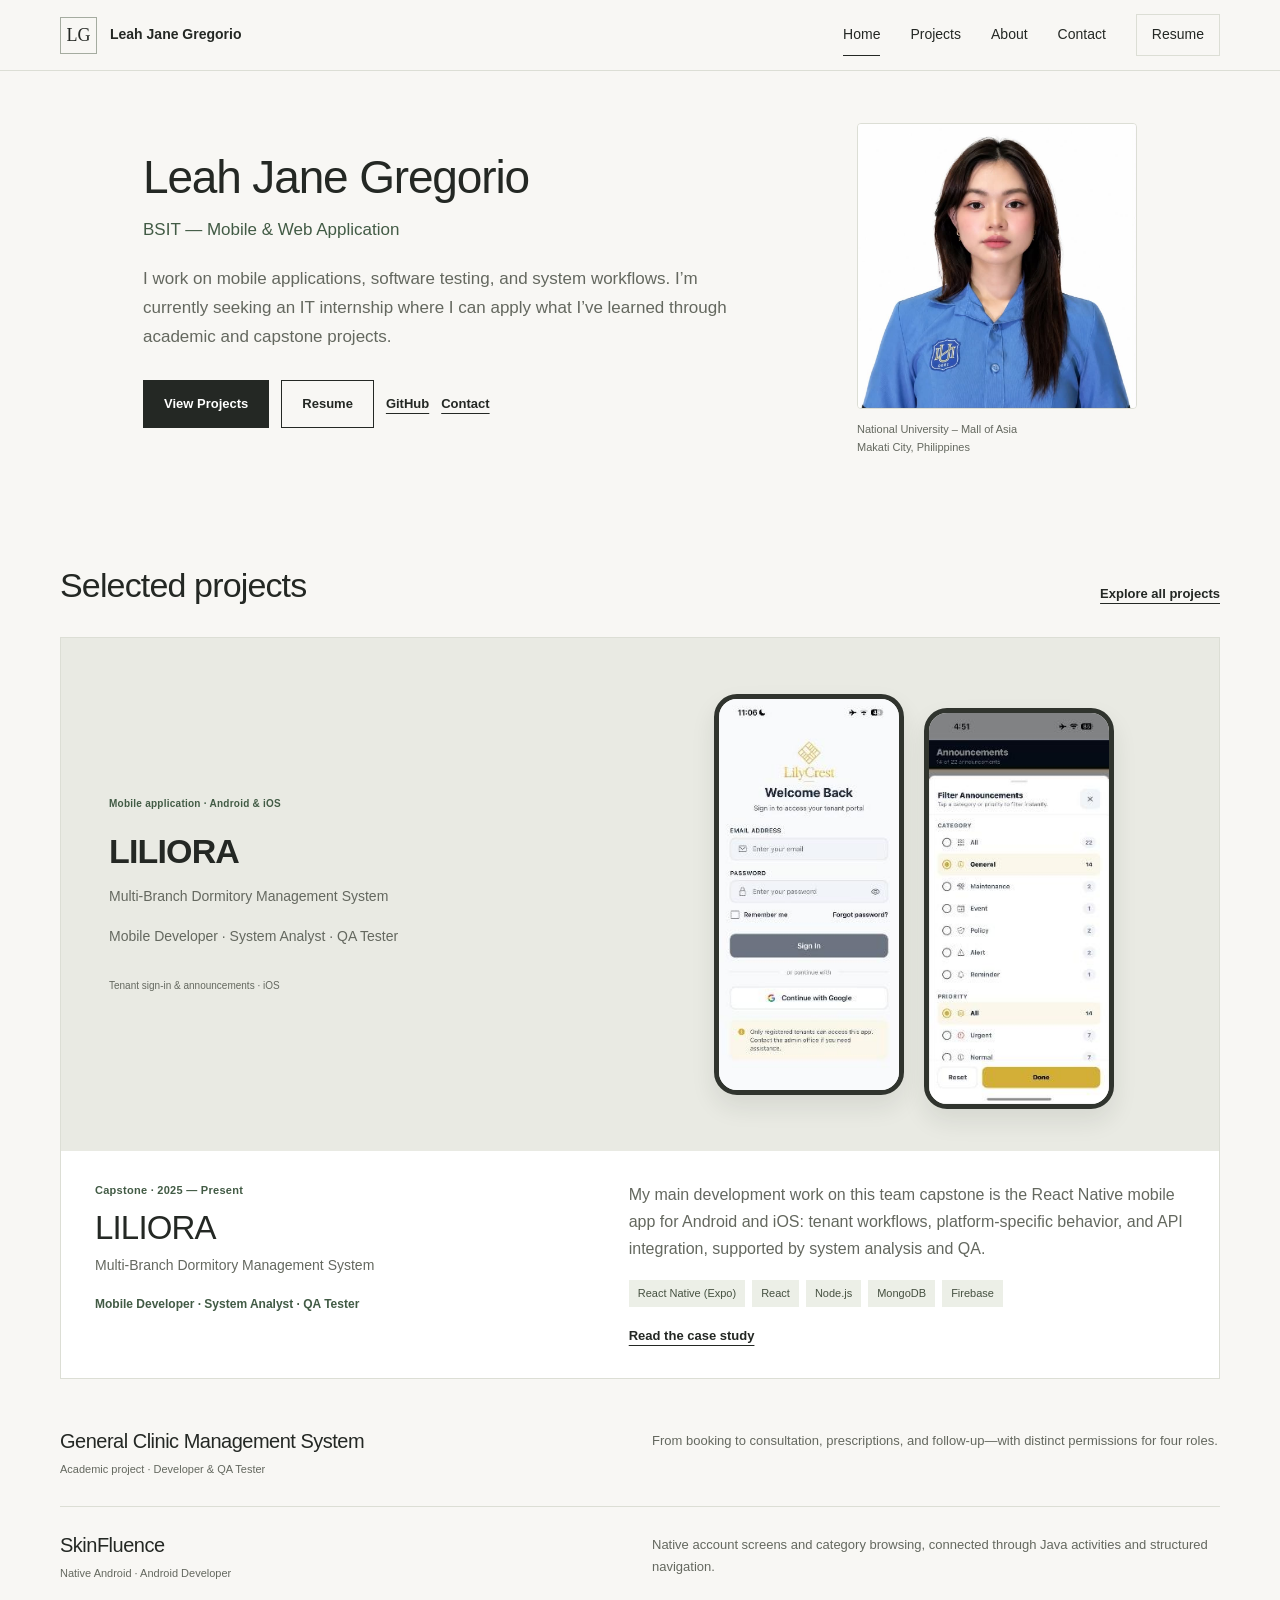
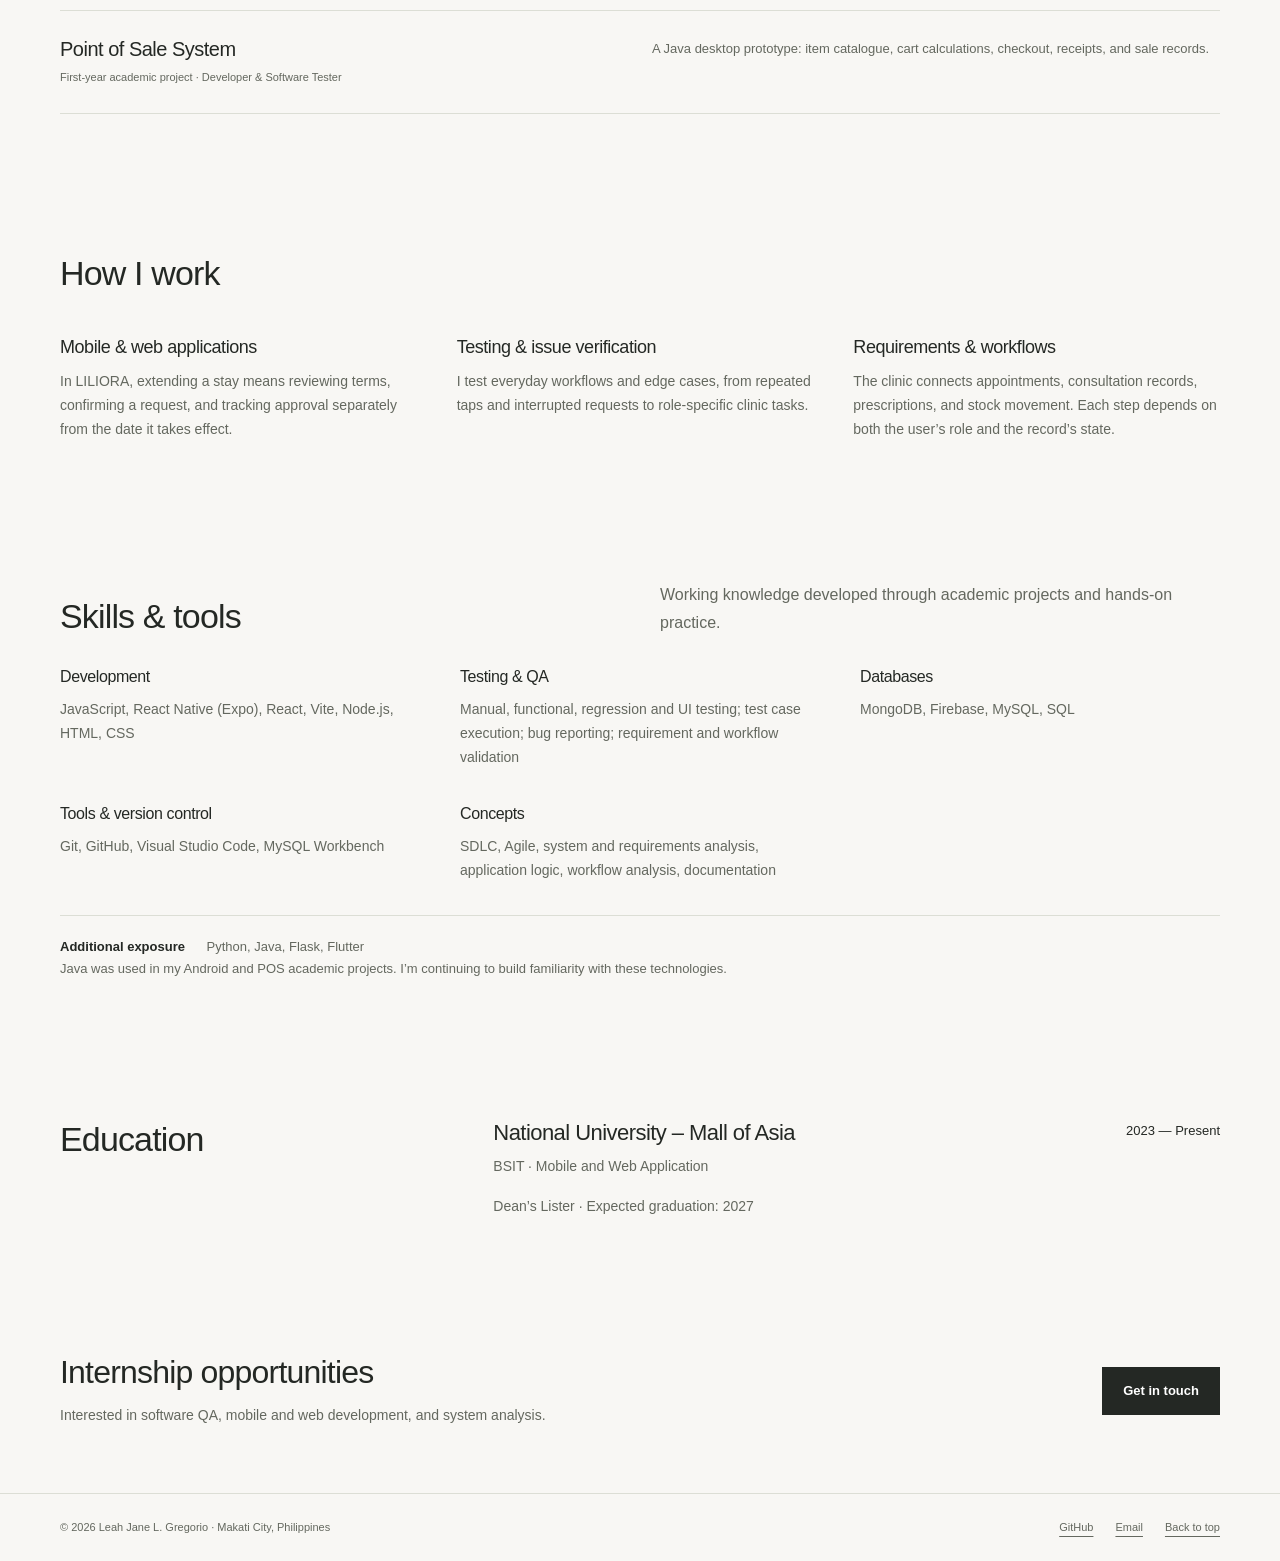
==== commit 5c288b14: "Redesign portfolio with verified project case studies and responsive personal branding" ====
--- a/index.html
+++ b/index.html
@@ -1,207 +1,348 @@
 <!DOCTYPE html>
 <html lang="en">
-<head>
-  <meta charset="UTF-8" />
-  <meta name="viewport" content="width=device-width, initial-scale=1.0" />
-  <meta name="description" content="Portfolio of Leah Jane Gregorio, an aspiring IT Business Analyst focused on systems, data, QA documentation, and academic project analysis." />
-  <link rel="icon" href="photos/favicon.ico" type="image/x-icon" />
-  <title>Leah Jane Gregorio | Analyst Portfolio</title>
-  <link rel="stylesheet" href="css/global.css" />
-  <link rel="stylesheet" href="css/index.css" />
-</head>
-<body id="top">
-  <header class="navbar">
-    <a class="logo" href="index.html" aria-label="Leah Jane Gregorio home">
-      <span class="logo-mark">LG</span>
-      <span>Leah Jane Gregorio</span>
+  <head>
+    <meta charset="UTF-8">
+    <meta name="viewport" content="width=device-width, initial-scale=1">
+    <meta name="description" content="Leah Jane Gregorio is a BSIT student specializing in Mobile and Web Application, with project experience in mobile development, software QA, and system analysis.">
+    <meta name="theme-color" content="#f8f7f4">
+    <title>
+      BSIT Student & IT Intern Candidate | Leah Jane Gregorio
+    </title>
+    <link rel="icon" href="photos/lg-mark.svg" type="image/svg+xml">
+    <link rel="stylesheet" href="css/portfolio.css">
+    <script src="js/portfolio.js" defer>
+    </script>
+  </head>
+  <body id="top">
+    <a class="skip" href="#main">
+      Skip to content
     </a>
-    <nav>
-      <button class="menu-toggle" id="menu-toggle" aria-label="Toggle navigation" aria-expanded="false">Menu</button>
-      <ul class="nav-links" id="nav-links">
-        <li><a href="index.html" class="active">Home</a></li>
-        <li><a href="projects.html">Projects</a></li>
-        <li><a href="about.html">About</a></li>
-        <li><a href="contacts.html">Contact</a></li>
-      </ul>
-    </nav>
-  </header>
-
-  <main>
-    <section class="hero">
-      <div class="hero-text">
-        <p class="eyebrow">Aspiring IT Business Analyst | BSIT Student | Systems, Data & QA Documentation</p>
-        <h1>Turning academic systems and research projects into clear analysis, documentation, and testing outputs.</h1>
-        <p>
-          I am a 4th-year BSIT student interested in entry-level IT Business Analyst, Business Analyst,
-          Systems Analyst, QA Analyst, and Data Analyst roles. My portfolio focuses on academic projects where I practiced
-          requirements gathering, process understanding, database documentation, manual review, and clear project outputs.
-        </p>
-        <div class="hero-actions" aria-label="Primary actions">
-          <a href="projects.html" class="btn primary">View Projects</a>
-          <a href="contacts.html" class="btn secondary">Contact Me</a>
-          <a href="https://www.linkedin.com/in/leigh-largueza-8aa41819b" class="text-link" target="_blank" rel="noopener">LinkedIn</a>
-        </div>
+    <header class="site-header">
+      <div class="wrap header-inner">
+        <a class="brand" href="index.html" aria-label="Leah Jane Gregorio — home">
+          <span class="monogram" aria-hidden="true">LG</span>
+          <span class="brand-name">
+            Leah Jane Gregorio
+          </span>
+        </a>
+        <button class="menu-toggle" type="button" aria-expanded="false" aria-controls="navigation">
+          Menu
+        </button>
+        <nav class="navigation" id="navigation" aria-label="Main navigation">
+          <a href="index.html" aria-current="page">
+            Home
+          </a>
+          <a href="projects.html">
+            Projects
+          </a>
+          <a href="about.html">
+            About
+          </a>
+          <a href="contacts.html">
+            Contact
+          </a>
+          <a class="resume-link" href="assets/Leah_Gregorio_CV.pdf" target="_blank" rel="noopener">
+            Resume
+
+          </a>
+        </nav>
       </div>
-      <div class="hero-card" aria-label="Portfolio highlights">
-        <div class="hero-stats">
-          <span><strong>Analysis</strong> Requirements, workflows, problem statements</span>
-          <span><strong>Documentation</strong> Manuals, revisions, database notes</span>
-          <span><strong>QA and data</strong> Test observations, research summaries, reports</span>
+    </header>
+    <main id="main" class="wrap">
+      <section class="hero" aria-labelledby="hero-title">
+        <div>
+          <h1 id="hero-title">Leah Jane Gregorio</h1>
+          <p class="hero-degree">BSIT — Mobile &amp; Web Application</p>
+          <p class="intro">
+            I work on mobile applications, software testing, and system workflows. I’m currently seeking an IT internship where I can apply what I’ve learned through academic and capstone projects.
+          </p>
+          <div class="actions">
+            <a class="button primary" href="#projects">
+              View Projects
+
+            </a>
+            <a class="button secondary" href="assets/Leah_Gregorio_CV.pdf" target="_blank" rel="noopener">
+              Resume
+            </a>
+            <a class="text-link" href="https://github.com/yellll03" target="_blank" rel="noopener">
+              GitHub
+            </a>
+            <a class="text-link" href="contacts.html">Contact</a>
+          </div>
+        </div>
+        <figure class="hero-portrait">
+          <img src="photos/leah-gregorio-portrait.jpeg" alt="Leah Jane Gregorio" fetchpriority="high" width="958" height="979">
+          <figcaption>National University – Mall of Asia <span>Makati City, Philippines</span></figcaption>
+        </figure>
+      </section>
+
+      <section class="section" id="projects" aria-labelledby="projects-title">
+        <div class="section-heading">
+          <div>
+
+            <h2 id="projects-title">
+              Selected projects
+            </h2>
+          </div>
+          <a class="text-link" href="projects.html">
+            Explore all projects
+          </a>
+        </div>
+        <article class="lead-project">
+          <a class="mobile-project-link" href="liliora.html" aria-label="Explore my LILIORA mobile development work"><div class="mobile-showcase">
+  <div class="mobile-showcase-copy"><p class="eyebrow">Mobile application · Android &amp; iOS</p><span class="showcase-title">LILIORA</span><p>Multi-Branch Dormitory Management System</p><p>Mobile Developer · System Analyst · QA Tester</p><span class="capture-label">Tenant sign-in & announcements · iOS</span></div>
+  <div class="mobile-phones"><img src="photos/liliora-ios-login.jpeg" alt="Actual iOS tenant sign-in screen" width="219" height="475"><img src="photos/liliora-ios-filters.jpeg" alt="Actual iOS announcement category and priority filters" width="219" height="475"></div>
+</div></a>
+          <div class="lead-body">
+            <div>
+              <p class="eyebrow">
+                Capstone · 2025 — Present
+              </p>
+              <h3>
+                LILIORA
+              </h3>
+              <p class="subtitle">
+                Multi-Branch Dormitory Management System
+              </p>
+              <p class="role">
+                Mobile Developer · System Analyst · QA Tester
+              </p>
+            </div>
+            <div>
+              <p>
+                My main development work on this team capstone is the React Native mobile app for Android and iOS: tenant workflows, platform-specific behavior, and API integration, supported by system analysis and QA.
+              </p>
+              <div class="tags">
+                <span>
+                  React Native (Expo)
+                </span>
+                <span>
+                  React
+                </span>
+                <span>
+                  Node.js
+                </span>
+                <span>
+                  MongoDB
+                </span>
+                <span>
+                  Firebase
+                </span>
+              </div>
+              <a class="text-link" href="liliora.html">
+                Read the case study
+              </a>
+            </div>
+          </div>
+        </article>
+        <div class="project-list">
+          <a class="project-row" href="clinic.html">
+
+            <div>
+              <h3>
+                General Clinic Management System
+              </h3>
+              <p class="project-type">
+                Academic project · Developer &amp; QA Tester
+              </p>
+            </div>
+            <p>
+              From booking to consultation, prescriptions, and follow-up—with distinct permissions for four roles.
+            </p>
+
+          </a>
+          <a class="project-row" href="skinfluence.html">
+
+            <div>
+              <h3>
+                SkinFluence
+              </h3>
+              <p class="project-type">
+                Native Android · Android Developer
+              </p>
+            </div>
+            <p>
+              Native account screens and category browsing, connected through Java activities and structured navigation.
+            </p>
+
+          </a>
+          <a class="project-row" href="pos.html">
+
+            <div>
+              <h3>
+                Point of Sale System
+              </h3>
+              <p class="project-type">
+                First-year academic project · Developer &amp; Software Tester
+              </p>
+            </div>
+            <p>
+              A Java desktop prototype: item catalogue, cart calculations, checkout, receipts, and sale records.
+            </p>
+
+          </a>
+        </div>
+      </section>
+      <section class="section" aria-labelledby="work-title">
+        <div class="section-heading">
+          <div>
+
+            <h2 id="work-title">
+              How I work
+            </h2>
+          </div>
+        </div>
+        <div class="work-grid">
+          <article>
+
+            <h3>
+              Mobile &amp; web applications
+            </h3>
+            <p>
+              In LILIORA, extending a stay means reviewing terms, confirming a request, and tracking approval separately from the date it takes effect.
+            </p>
+          </article>
+          <article>
+
+            <h3>
+              Testing &amp; issue verification
+            </h3>
+            <p>
+              I test everyday workflows and edge cases, from repeated taps and interrupted requests to role-specific clinic tasks.
+            </p>
+          </article>
+          <article>
+
+            <h3>
+              Requirements &amp; workflows
+            </h3>
+            <p>
+              The clinic connects appointments, consultation records, prescriptions, and stock movement. Each step depends on both the user’s role and the record’s state.
+            </p>
+          </article>
+        </div>
+      </section>
+      <section class="section" id="skills" aria-labelledby="skills-title">
+        <div class="section-heading">
+          <div>
+
+            <h2 id="skills-title">
+              Skills &amp; tools
+            </h2>
+          </div>
+          <p>
+            Working knowledge developed through academic projects and hands-on practice.
+          </p>
+        </div>
+        <div class="skill-grid">
+          <div>
+            <h3>
+              Development
+            </h3>
+            <p>
+              JavaScript, React Native (Expo), React, Vite, Node.js, HTML, CSS
+            </p>
+          </div>
+          <div>
+            <h3>
+              Testing &amp; QA
+            </h3>
+            <p>
+              Manual, functional, regression and UI testing; test case execution; bug reporting; requirement and workflow validation
+            </p>
+          </div>
+          <div>
+            <h3>
+              Databases
+            </h3>
+            <p>
+              MongoDB, Firebase, MySQL, SQL
+            </p>
+          </div>
+          <div>
+            <h3>
+              Tools &amp; version control
+            </h3>
+            <p>
+              Git, GitHub, Visual Studio Code, MySQL Workbench
+            </p>
+          </div>
+          <div>
+            <h3>
+              Concepts
+            </h3>
+            <p>
+              SDLC, Agile, system and requirements analysis, application logic, workflow analysis, documentation
+            </p>
+          </div>
+        </div>
+        <div class="exposure">
+          <strong>
+            Additional exposure
+          </strong>
+          Python, Java, Flask, Flutter
+          <p>
+            Java was used in my Android and POS academic projects. I’m continuing to build familiarity with these technologies.
+          </p>
+        </div>
+      </section>
+      <section class="section split" aria-labelledby="education-title">
+        <div>
+
+          <h2 id="education-title">
+            Education
+          </h2>
+        </div>
+        <div class="education">
+          <div>
+            <h3>
+              National University – Mall of Asia
+            </h3>
+            <p>
+              BSIT · Mobile and Web Application
+            </p>
+            <p>
+              Dean’s Lister · Expected graduation: 2027
+            </p>
+          </div>
+          <span class="date">
+            2023 — Present
+          </span>
+        </div>
+      </section>
+      <section class="contact-band" aria-labelledby="contact-title">
+        <div>
+
+          <h2 id="contact-title">
+            Internship opportunities
+          </h2>
+          <p>
+            Interested in software QA, mobile and web development, and system analysis.
+          </p>
+        </div>
+        <a class="button primary" href="contacts.html">
+          Get in touch
+
+        </a>
+      </section>
+    </main>
+    <footer class="site-footer">
+      <div class="wrap footer-inner">
+        <span>
+          © 2026 Leah Jane L. Gregorio · Makati City, Philippines
+        </span>
+        <div class="footer-links">
+          <a href="https://github.com/yellll03" target="_blank" rel="noopener">
+            GitHub
+          </a>
+          <a href="mailto:leighlargueza@gmail.com">
+            Email
+          </a>
+          <a href="#top">
+            Back to top
+          </a>
         </div>
       </div>
-    </section>
-
-    <section class="selected-projects" aria-labelledby="selected-projects-title">
-      <div class="section-heading projects-heading">
-        <div>
-          <p class="eyebrow">Selected projects</p>
-          <h2 id="selected-projects-title">Systems designed around real user workflows.</h2>
-          <p>
-            A selection of academic and concept projects covering property management,
-            transaction processing, booking, and responsive web experiences.
-          </p>
-        </div>
-        <a href="projects.html" class="text-link">View all projects <span aria-hidden="true">&rarr;</span></a>
-      </div>
-
-      <article class="project-lead">
-        <div class="project-lead-media">
-          <img src="photos/lilycrest-feature.png" alt="LilyCrest property management dashboard shown on desktop and mobile devices" />
-        </div>
-        <div class="project-lead-content">
-          <p class="eyebrow">Featured concept</p>
-          <h3>LilyCrest Property Management</h3>
-          <p>
-            A responsive property-management experience that brings tenant records,
-            billing, maintenance requests, reservations, and reporting into one clear system.
-          </p>
-          <div class="project-tags" aria-label="LilyCrest project skills">
-            <span>UI/UX</span>
-            <span>Responsive design</span>
-            <span>System workflow</span>
-          </div>
-          <a href="projects.html#lilycrest" class="btn primary">Explore Project</a>
-        </div>
-      </article>
-
-      <div class="home-project-grid">
-        <article class="home-project-card">
-          <img src="photos/ALC.png" alt="ALC Bank System interface" />
-          <div>
-            <p class="project-type">Banking system</p>
-            <h3>ALC Bank System</h3>
-            <p>Login validation, deposits, withdrawals, balance checks, and receipt generation.</p>
-            <a href="project1.html" class="text-link">View project <span aria-hidden="true">&rarr;</span></a>
-          </div>
-        </article>
-
-        <article class="home-project-card">
-          <img src="photos/Luxeship.png" alt="LuxeShip booking system interface" />
-          <div>
-            <p class="project-type">Booking system</p>
-            <h3>LuxeShip Booking System</h3>
-            <p>Passenger details, class selection, validation, booking summaries, and QR receipts.</p>
-            <a href="project2.html" class="text-link">View project <span aria-hidden="true">&rarr;</span></a>
-          </div>
-        </article>
-
-        <article class="home-project-card">
-          <img src="photos/Claudia.png" alt="Claudia focus website interface" />
-          <div>
-            <p class="project-type">Responsive website</p>
-            <h3>Claudia Focus Website</h3>
-            <p>A focus timer, task list, ambient sounds, animated visuals, and dark mode.</p>
-            <a href="project3.html" class="text-link">View project <span aria-hidden="true">&rarr;</span></a>
-          </div>
-        </article>
-
-        <article class="home-project-card">
-          <img src="photos/POS1.png" alt="POS1 point-of-sale system interface" />
-          <div>
-            <p class="project-type">Desktop application</p>
-            <h3>POS1 Point-of-Sale System</h3>
-            <p>Inventory updates, transaction processing, login validation, and receipt generation.</p>
-            <a href="https://drive.google.com/file/d/1kh17DnFqhTPBQmz62DB8F_he24W0FMNP/view?usp=sharing" class="text-link" target="_blank" rel="noopener">View demo <span aria-hidden="true">&rarr;</span></a>
-          </div>
-        </article>
-      </div>
-    </section>
-
-    <section class="featured-project">
-      <div class="section-heading">
-        <p class="eyebrow">Featured case study</p>
-        <h2>Campus Event Management System</h2>
-        <p>
-          A system analysis and database documentation project focused on organizing campus event information,
-          participants, schedules, approvals, and event-related records.
-        </p>
-      </div>
-      <div class="featured-grid">
-        <div class="featured-media">
-          <div class="documentation-preview" aria-label="Campus Event Management System documentation preview">
-            <h3>Campus Event Management System</h3>
-            <div>
-              <span>Users</span>
-              <p>Students, organizers, administrators</p>
-            </div>
-            <div>
-              <span>Records</span>
-              <p>Events, schedules, participants, approvals</p>
-            </div>
-            <div>
-              <span>Outputs</span>
-              <p>System overview, workflow notes, database planning</p>
-            </div>
-          </div>
-        </div>
-        <div class="feature-panel">
-          <h3>Analyst focus</h3>
-          <p>
-            This project shows how I approach a system from an analyst perspective: identifying users,
-            defining the purpose of the system, outlining records needed, and organizing documentation that can guide development.
-          </p>
-          <div class="feature-list">
-            <span>System analysis</span>
-            <span>Database planning</span>
-            <span>Workflow notes</span>
-            <span>Documentation</span>
-            <span>Academic project</span>
-          </div>
-          <div class="feature-actions">
-            <a href="campus-event-demo.html" class="btn primary">Launch Simulation</a>
-            <a href="projects.html#campus-event" class="text-link">Read Case Study</a>
-          </div>
-        </div>
-      </div>
-    </section>
-
-    <section class="skills-snapshot">
-      <div class="section-heading">
-        <p class="eyebrow">Core skills</p>
-        <h2>Skills I am building for analyst and QA roles</h2>
-      </div>
-      <div class="skill-grid">
-        <article>
-          <h3>Business and systems analysis</h3>
-          <p>Problem statements, user needs, process flow understanding, requirements notes, and system purpose documentation.</p>
-        </article>
-        <article>
-          <h3>Data and database documentation</h3>
-          <p>Basic SQL concepts, CRUD understanding, entity and field planning, research summaries, and organized data outputs.</p>
-        </article>
-        <article>
-          <h3>QA and product documentation</h3>
-          <p>Manual review, revision tracking, feature documentation, test observations, and clear communication of issues.</p>
-        </article>
-      </div>
-    </section>
-  </main>
-
-  <footer class="footer">
-    <p>&copy; 2026 Leah Jane Gregorio. Analyst portfolio.</p>
-    <p><a href="#top" class="back-to-top">Back to Top</a></p>
-  </footer>
-
-  <script src="js/script.js"></script>
-</body>
+    </footer>
+  </body>
 </html>
--- a/css/portfolio.css
+++ b/css/portfolio.css
@@ -0,0 +1,968 @@
+:root {
+  --paper:#f8f7f4;
+  --ink:#242824;
+  --muted:#64685f;
+  --line:#dcded5;
+  --green:#425b45;
+  --wash:#ecefe7;
+  --white:#fff;
+  color-scheme:light;
+}
+
+* {
+  box-sizing:border-box;
+}
+
+html {
+  scroll-behavior:smooth;
+  scroll-padding-top:88px;
+}
+
+body {
+  margin:0;
+  background:var(--paper);
+  color:var(--ink);
+  font:16px/1.7 'Segoe UI',Arial,sans-serif;
+}
+
+a {
+  color:inherit;
+  text-underline-offset:5px;
+}
+
+a:hover {
+  color:var(--green);
+}
+
+button {
+  font:inherit;
+}
+
+img {
+  display:block;
+  max-width:100%;
+  height:auto;
+}
+
+h1,h2,h3,p,figure {
+  margin:0;
+}
+
+h1,h2,h3 {
+  font-weight:500;
+  line-height:1.15;
+}
+
+h1,h2 {
+  letter-spacing:-.025em;
+}
+
+h1 {
+  font-size:clamp(32px,3.6vw,46px);
+}
+
+h2 {
+  font-size:clamp(26px,2.8vw,34px);
+}
+
+h3 {
+  font-size:24px;
+  letter-spacing:-.025em;
+}
+
+p {
+  color:var(--muted);
+}
+
+p+p {
+  margin-top:16px;
+}
+
+ul {
+  padding-left:20px;
+}
+
+li+li {
+  margin-top:8px;
+}
+
+::selection {
+  background:#d5e1d0;
+}
+
+a:focus-visible,button:focus-visible {
+  outline:3px solid var(--green);
+  outline-offset:5px;
+}
+
+.wrap {
+  width:min(1160px,calc(100% - 96px));
+  margin-inline:auto;
+}
+
+.skip {
+  position:absolute;
+  left:24px;
+  top:-100px;
+  background:var(--ink);
+  color:white;
+  padding:12px;
+  z-index:20;
+}
+
+.skip:focus {
+  top:10px;
+}
+
+.site-header {
+  border-bottom:1px solid var(--line);
+  background:var(--paper);
+  position:sticky;
+  top:0;
+  z-index:50;
+}
+
+.header-inner {
+  min-height:70px;
+  display:flex;
+  align-items:center;
+  justify-content:space-between;
+  gap:24px;
+}
+
+.brand {
+  display:flex;
+  align-items:center;
+  gap:13px;
+  text-decoration:none;
+  font-size:14px;
+  font-weight:600;
+}
+
+.monogram {
+  width:37px;
+  height:37px;
+  border:1px solid #a5aca0;
+  display:grid;
+  place-items:center;
+  font-family:Georgia,serif;
+  font-size:18px;
+  font-weight:400;
+}
+
+.navigation {
+  display:flex;
+  align-items:center;
+  gap:30px;
+}
+
+.navigation a {
+  font-size:14px;
+  text-decoration:none;
+  padding:9px 0;
+}
+
+.navigation a[aria-current=page] {
+  border-bottom:1px solid var(--ink);
+}
+
+.navigation .resume-link {
+  border:1px solid var(--line);
+  padding:8px 15px;
+}
+
+.menu-toggle {
+  display:none;
+}
+
+.eyebrow {
+  font-size:11px;
+  text-transform:none;
+  letter-spacing:.025em;
+  font-weight:600;
+  color:var(--green);
+  margin-bottom:20px;
+}
+
+.hero {
+  max-width:1040px;
+  margin-inline:auto;
+  padding:52px 0 40px;
+  display:grid;
+  grid-template-columns:minmax(0, 650px) minmax(220px, 280px);
+  gap:clamp(32px, 5vw, 70px);
+  justify-content:center;
+  align-items:center;
+}
+
+.hero-degree { margin-top: 12px; color: var(--green); font-size: 17px; font-weight: 500; }
+
+.hero .intro {
+  font-size:17px;
+  line-height:1.7;
+  max-width:620px;
+  margin-top:20px;
+}
+
+.actions {
+  display:flex;
+  flex-wrap:wrap;
+  gap:12px;
+  align-items:center;
+  margin-top:28px;
+}
+
+.button {
+  display:inline-flex;
+  align-items:center;
+  justify-content:center;
+  gap:24px;
+  padding:12px 20px;
+  min-height:48px;
+  font-size:13px;
+  font-weight:600;
+  text-decoration:none;
+  border:1px solid var(--ink);
+  transition:background .15s,color .15s;
+}
+
+.button.primary {
+  background:var(--ink);
+  color:#fff;
+}
+
+.button.primary:hover {
+  background:var(--green);
+  border-color:var(--green);
+}
+
+.button.secondary:hover {
+  background:var(--wash);
+}
+
+.text-link {
+  font-size:13px;
+  font-weight:600;
+  display:inline-block;
+}
+
+.hero-aside {
+  border-left:1px solid var(--line);
+  padding:25px 0 25px 35px;
+}
+
+.availability {
+  font-size:12px;
+  font-weight:600;
+  color:var(--green);
+  display:flex;
+  align-items:center;
+  gap:9px;
+  margin-bottom:28px;
+}
+
+.availability:before {
+  content:'';
+  width:6px;
+  height:6px;
+  background:var(--green);
+  border-radius:50%;
+}
+
+.hero-aside h2 {
+  font-size:22px;
+  letter-spacing:-.025em;
+  line-height:1.5;
+}
+
+.hero-aside p {
+  font-size:13px;
+  margin-top:16px;
+}
+
+.focus-strip {
+  display:flex;
+  flex-wrap:wrap;
+  justify-content:space-between;
+  gap:16px;
+  padding:22px 0;
+  border-top:1px solid var(--line);
+  border-bottom:1px solid var(--line);
+  font-size:12px;
+  color:var(--muted);
+}
+
+.focus-strip strong {
+  color:var(--ink);
+  font-weight:500;
+}
+
+.section {
+  padding:70px 0;
+  }
+
+.section-heading {
+  display:flex;
+  justify-content:space-between;
+  align-items:end;
+  gap:30px;
+  margin-bottom:32px;
+}
+
+.section-heading .eyebrow {
+  margin-bottom:12px;
+}
+
+.section-heading p {
+  max-width:560px;
+}
+
+.lead-project {
+  border:1px solid var(--line);
+  background:var(--white);
+}
+
+.project-image {
+  display:block;
+  background:#e9e8df;
+  padding:24px;
+}
+
+.hero-portrait { width: 100%; max-width: 280px; justify-self: end; }
+.hero-portrait img { width: 100%; height: auto; border: 1px solid var(--line); border-radius: 4px; background: var(--white); }
+.hero-portrait figcaption { font-size: 11px; color: var(--muted); line-height: 1.6; margin-top: 12px; }
+.hero-portrait figcaption span { display: block; }
+@media(max-width:640px) { .hero-portrait { width: min(48vw, 190px); justify-self: start; } }
+
+.mobile-project-link { display: block; color: inherit; text-decoration: none; }
+.mobile-project-link:focus-visible { outline: 3px solid var(--green); outline-offset: 5px; }
+.mobile-showcase { display: grid; grid-template-columns: 1fr 1fr; align-items: center; gap: 35px; padding: 42px 48px; background: #e9eae3; }
+.mobile-showcase-copy h2, .showcase-title { display: block; font-family: inherit; font-size: clamp(26px, 3vw, 34px); line-height: 1.15; font-weight: 600; letter-spacing: -.025em; margin: 0 0 14px; }
+.mobile-showcase-copy p { max-width: 330px; font-size: 14px; }
+.mobile-showcase-copy .eyebrow { font-size: 10px; }
+.capture-label { display: block; color: var(--muted); font-size: 10px; margin-top: 28px; }
+.mobile-phones { display: flex; align-items: center; justify-content: center; gap: 20px; min-width: 0; }
+.mobile-phones img { width: calc(50% - 10px); max-width: 190px; height: auto; border: 5px solid #30342e; border-radius: 23px; box-shadow: 0 12px 24px #242a2518; }
+.mobile-phones img + img { margin-top: 28px; }
+@media(max-width:640px) {
+  .mobile-showcase { grid-template-columns: 1fr; padding: 28px 20px; gap: 24px; }
+  .mobile-showcase-copy p { max-width: none; }
+  .capture-label { margin-top: 16px; }
+  .mobile-phones { gap: 14px; }
+  .mobile-phones img { width: calc(50% - 7px); max-width: 165px; border-width: 4px; border-radius: 18px; }
+}
+
+.project-image img {
+  width:100%;
+  border:1px solid #d9d9cd;
+}
+
+.lead-body {
+  padding:30px 34px;
+  display:grid;
+  grid-template-columns:1fr 1.15fr;
+  gap:50px;
+}
+
+.lead-body .eyebrow {
+  margin-bottom:10px;
+}
+
+.lead-body h3 {
+  font-size:33px;
+}
+
+.subtitle {
+  font-size:14px;
+  margin-top:7px;
+}
+
+.role {
+  color:var(--green);
+  font-size:12px;
+  font-weight:600;
+  margin:16px 0;
+}
+
+.tags {
+  display:flex;
+  gap:7px;
+  flex-wrap:wrap;
+  margin-top:18px;
+}
+
+.tags span {
+  font-size:11px;
+  padding:4px 9px;
+  background:var(--wash);
+  color:#465141;
+}
+
+.lead-body .text-link {
+  margin-top:18px;
+}
+
+.project-list {
+  margin-top:24px;
+}
+
+.project-row {
+  display:grid;
+  grid-template-columns:1fr 1fr;
+  align-items:start;
+  gap:24px;
+  padding:27px 0;
+  border-bottom:1px solid var(--line);
+  text-decoration:none;
+}
+
+.project-row .number {
+  font-size:12px;
+  color:var(--muted);
+}
+
+.project-row h3 {
+  font-size:20px;
+}
+
+.project-row p {
+  font-size:13px;
+}
+
+.project-row .project-type {
+  font-size:11px;
+  margin-top:7px;
+}
+
+.project-row:hover h3 {
+  text-decoration:underline;
+  text-underline-offset:5px;
+}
+
+.split {
+  display:grid;
+  grid-template-columns:1fr 2fr;
+  gap:70px;
+}
+
+.work-grid {
+  display:grid;
+  grid-template-columns:repeat(3,1fr);
+  gap:30px;
+}
+
+.work-grid h3 {
+  font-size:18px;
+  margin:12px 0;
+}
+
+.work-grid p {
+  font-size:14px;
+}
+
+.small-number {
+  font:12px Georgia,serif;
+  color:var(--green);
+}
+
+.skill-grid {
+  display:grid;
+  grid-template-columns:repeat(3,1fr);
+  gap:35px 40px;
+}
+
+.skill-grid h3 {
+  font-size:16px;
+  margin-bottom:12px;
+}
+
+.skill-grid p {
+  font-size:14px;
+}
+
+.exposure {
+  margin-top:32px;
+  border-top:1px solid var(--line);
+  padding-top:20px;
+  font-size:13px;
+  color:var(--muted);
+}
+
+.exposure strong {
+  font-weight:600;
+  color:var(--ink);
+  margin-right:18px;
+}
+
+.education {
+  display:flex;
+  justify-content:space-between;
+  gap:25px;
+}
+
+.education h3 {
+  font-size:22px;
+  margin-bottom:10px;
+}
+
+.education p {
+  font-size:14px;
+}
+
+.date {
+  font-size:13px;
+  white-space:nowrap;
+}
+
+.contact-band {
+  padding:65px 0;
+  display:flex;
+  justify-content:space-between;
+  gap:32px;
+  align-items:center;
+}
+
+.contact-band h2 {
+  font-family:inherit;
+  font-size:32px;
+  font-weight:500;
+}
+
+.contact-band p {
+  margin-top:14px;
+  font-size:14px;
+}
+
+.site-footer {
+  border-top:1px solid var(--line);
+  padding:24px 0;
+}
+
+.footer-inner {
+  display:flex;
+  justify-content:space-between;
+  gap:20px;
+  font-size:11px;
+  color:var(--muted);
+}
+
+.footer-links {
+  display:flex;
+  gap:22px;
+}
+
+.page-heading {
+  padding:66px 0 44px;
+  max-width:800px;
+}
+
+.page-heading h1 {
+  font-size:clamp(32px,3.6vw,44px);
+  margin-bottom:24px;
+}
+
+.page-heading p {
+  max-width:650px;
+}
+
+.project-nav {
+  display:flex;
+  gap:25px;
+  flex-wrap:wrap;
+  border-block:1px solid var(--line);
+  padding:16px 0;
+  font-size:12px;
+}
+
+.case {
+  padding:60px 0;
+  border-bottom:1px solid var(--line);
+  scroll-margin-top:20px;
+}
+
+.case-header {
+  display:flex;
+  justify-content:space-between;
+  align-items:start;
+  gap:25px;
+  margin-bottom:28px;
+}
+
+.case-header .eyebrow {
+  margin-bottom:12px;
+}
+
+.case h2 {
+  font-size:38px;
+}
+
+.case-summary {
+  max-width:750px;
+  margin:24px 0;
+}
+
+.case-grid {
+  display:grid;
+  grid-template-columns:1fr 1.5fr;
+  gap:60px;
+  margin-top:35px;
+}
+
+.case-grid h3 {
+  font-size:18px;
+  margin-bottom:16px;
+}
+
+.case-grid ul {
+  font-size:14px;
+  color:var(--muted);
+  margin-top:0;
+}
+
+.case-grid p {
+  font-size:14px;
+}
+
+.case-grid .tags {
+  margin-bottom:20px;
+}
+
+.capture {
+  background:#ecebe5;
+  border:1px solid var(--line);
+  padding:22px;
+}
+
+.capture img {
+  width:100%;
+}
+
+.capture figcaption {
+  font-size:11px;
+  color:var(--muted);
+  margin-top:12px;
+}
+
+.case .secondary-capture {
+  margin-top:28px;
+}
+
+.secondary-capture img {
+  max-height:460px;
+  object-fit:contain;
+}
+
+.compact-case {
+  display:grid;
+  grid-template-columns:1fr 1.4fr;
+  gap:65px;
+}
+
+.compact-case h2 {
+  font-size:30px;
+}
+
+.compact-case .case-summary {
+  font-size:14px;
+  margin-bottom:0;
+}
+
+.compact-case h3 {
+  font-size:16px;
+}
+
+.compact-case ul {
+  font-size:14px;
+  color:var(--muted);
+}
+
+.small-capture {
+  margin-top:28px;
+  max-width:600px;
+}
+
+.contact-layout {
+  display:grid;
+  grid-template-columns:1.3fr 1fr;
+  gap:80px;
+  padding-bottom:70px;
+}
+
+.contact-item {
+  display:flex;
+  justify-content:space-between;
+  gap:20px;
+  padding:22px 0;
+  border-bottom:1px solid var(--line);
+  text-decoration:none;
+}
+
+.contact-item small {
+  display:block;
+  color:var(--muted);
+  font-size:11px;
+  margin-bottom:5px;
+}
+
+.contact-item span {
+  overflow-wrap:anywhere;
+}
+
+.note-panel {
+  background:var(--wash);
+  padding:30px;
+}
+
+.note-panel h2 {
+  font-size:25px;
+  margin-bottom:20px;
+}
+
+.note-panel p,.note-panel li {
+  font-size:14px;
+}
+
+.about-intro {
+  max-width:730px;
+  font-size:19px;
+}
+
+.education+.education {
+  margin-top:30px;
+  padding-top:30px;
+  border-top:1px solid var(--line);
+}
+
+@media(min-width:1500px) {
+  .hero {
+    padding-top:60px;
+    padding-bottom:44px;
+  }
+}
+
+@media(max-width:900px) {
+  .wrap {
+    width:calc(100% - 48px);
+  }
+  .hero {
+    gap:30px;
+    grid-template-columns:minmax(0, 1fr) minmax(180px, 240px);
+  }
+  .hero-aside {
+    padding-left:24px;
+  }
+  .navigation {
+    gap:18px;
+  }
+  .brand-name {
+    max-width:115px;
+    line-height:1.4;
+  }
+  .lead-body,.case-grid {
+    gap:30px;
+  }
+  .split {
+    grid-template-columns:1fr;
+    gap:28px;
+  }
+  .work-grid {
+    gap:24px;
+  }
+  .compact-case {
+    gap:35px;
+  }
+  .contact-layout {
+    gap:35px;
+  }
+}
+
+@media(max-width:640px) {
+  html {
+    scroll-padding-top:80px;
+  }
+  .wrap {
+    width:calc(100% - 40px);
+  }
+  .header-inner {
+    min-height:64px;
+    flex-wrap:wrap;
+    gap:0;
+  }
+  .brand-name {
+    max-width:none;
+    font-size:12px;
+  }
+  .menu-toggle {
+    display:block;
+    background:none;
+    border:1px solid var(--line);
+    padding:6px 12px;
+    font-size:12px;
+  }
+  .navigation {
+    width:100%;
+    flex-wrap:wrap;
+    gap:14px 24px;
+    padding:12px 0 20px;
+  }
+  .js .navigation {
+    display:none;
+  }
+  .js .navigation.is-open {
+    display:flex;
+  }
+  .navigation a {
+    font-size:13px;
+  }
+  .hero {
+    padding:32px 0 28px;
+    grid-template-columns:1fr;
+    gap:32px;
+  }
+  .hero .intro {
+    font-size:17px;
+  }
+  .hero-aside {
+    padding:24px 0 0;
+    border-left:0;
+    border-top:1px solid var(--line);
+  }
+  .hero-aside h2 {
+    font-size:19px;
+  }
+  .availability {
+    margin-bottom:12px;
+  }
+  .hero-aside p {
+    margin-top:10px;
+  }
+  .focus-strip {
+    gap:12px 20px;
+    justify-content:flex-start;
+    font-size:11px;
+  }
+  .section {
+    padding:44px 0;
+  }
+  .section-heading {
+    align-items:start;
+    flex-direction:column;
+    gap:18px;
+  }
+  .project-image {
+    padding:12px;
+  }
+  .lead-body {
+    padding:24px;
+    grid-template-columns:1fr;
+    gap:20px;
+  }
+  .lead-body h3 {
+    font-size:30px;
+  }
+  .project-row {
+    grid-template-columns:1fr;
+    gap:12px;
+  }
+  .project-row>p {
+    grid-column:1;
+    grid-row:2;
+  }
+  .project-row>.arrow {
+    grid-column:3;
+    grid-row:1;
+  }
+  .work-grid,.skill-grid {
+    grid-template-columns:1fr;
+    gap:28px;
+  }
+  .skill-grid {
+    grid-template-columns:1fr 1fr;
+    gap:26px 20px;
+  }
+  .education {
+    flex-direction:column;
+    gap:12px;
+  }
+  .contact-band {
+    padding:44px 0;
+    flex-direction:column;
+    align-items:start;
+  }
+  .contact-band h2 {
+    font-size:34px;
+  }
+  .footer-inner {
+    flex-direction:column;
+    gap:12px;
+  }
+  .page-heading {
+    padding:44px 0 32px;
+  }
+  .project-nav {
+    gap:12px 20px;
+  }
+  .case {
+    padding:40px 0;
+  }
+  .case-header {
+    flex-direction:column;
+  }
+  .case h2 {
+    font-size:30px;
+  }
+  .case-grid,.compact-case,.contact-layout {
+    grid-template-columns:1fr;
+    gap:25px;
+  }
+  .capture {
+    padding:10px;
+  }
+  .capture figcaption {
+    font-size:10px;
+  }
+  .contact-layout {
+    padding-bottom:44px;
+  }
+  .about-intro {
+    font-size:17px;
+  }
+  .exposure strong {
+    display:block;
+    margin-bottom:8px;
+  }
+}
+
+@media(prefers-reduced-motion:reduce) {
+  html {
+    scroll-behavior:auto;
+  }
+  * {
+    transition:none!important;
+  }
+}
+
+@media print {
+  .menu-toggle,.navigation,.actions,.site-footer,.contact-band {
+    display:none;
+  }
+  .wrap {
+    width:100%;
+  }
+  .section,.case {
+    padding:24px 0;
+  }
+  .hero {
+    padding:24px 0;
+  }
+  body {
+    background:white;
+    font-size:12px;
+  }
+  a {
+    color:inherit;
+  }
+  .capture,.lead-project {
+    break-inside:avoid;
+  }
+}
